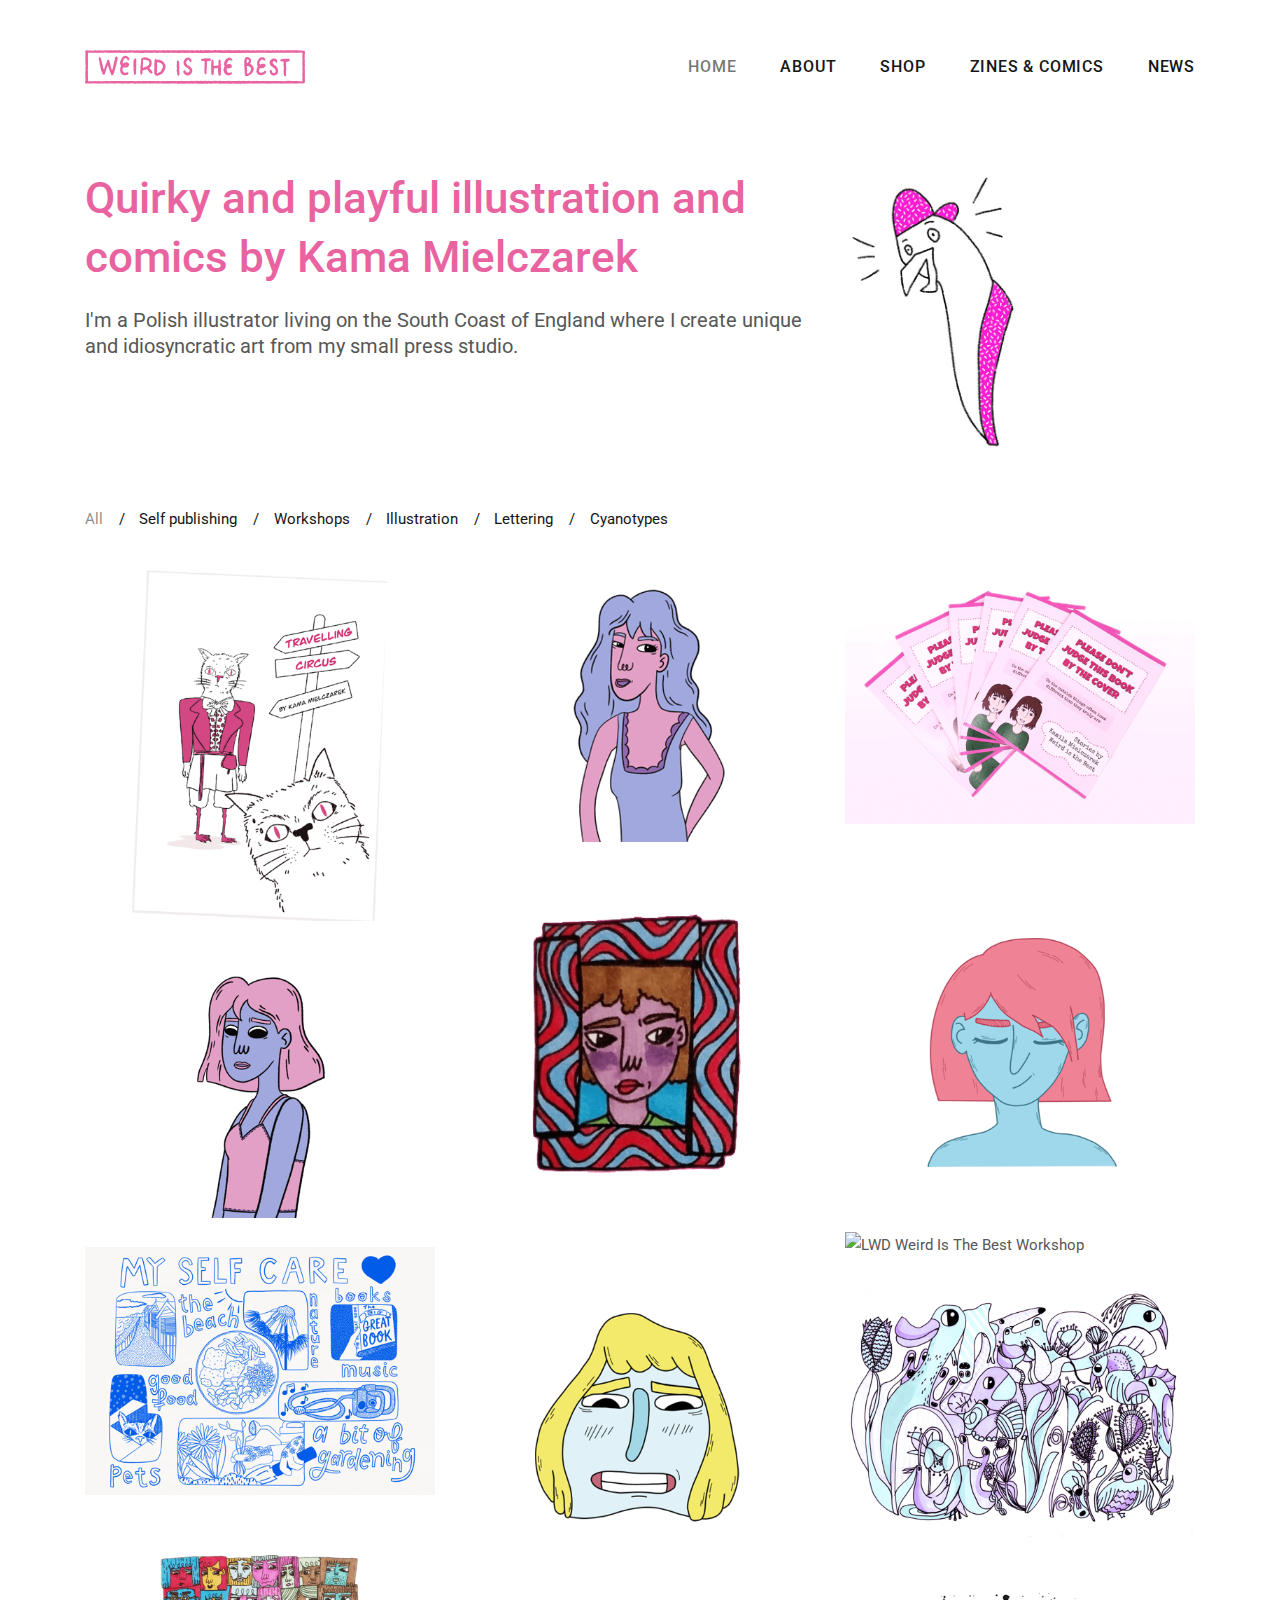
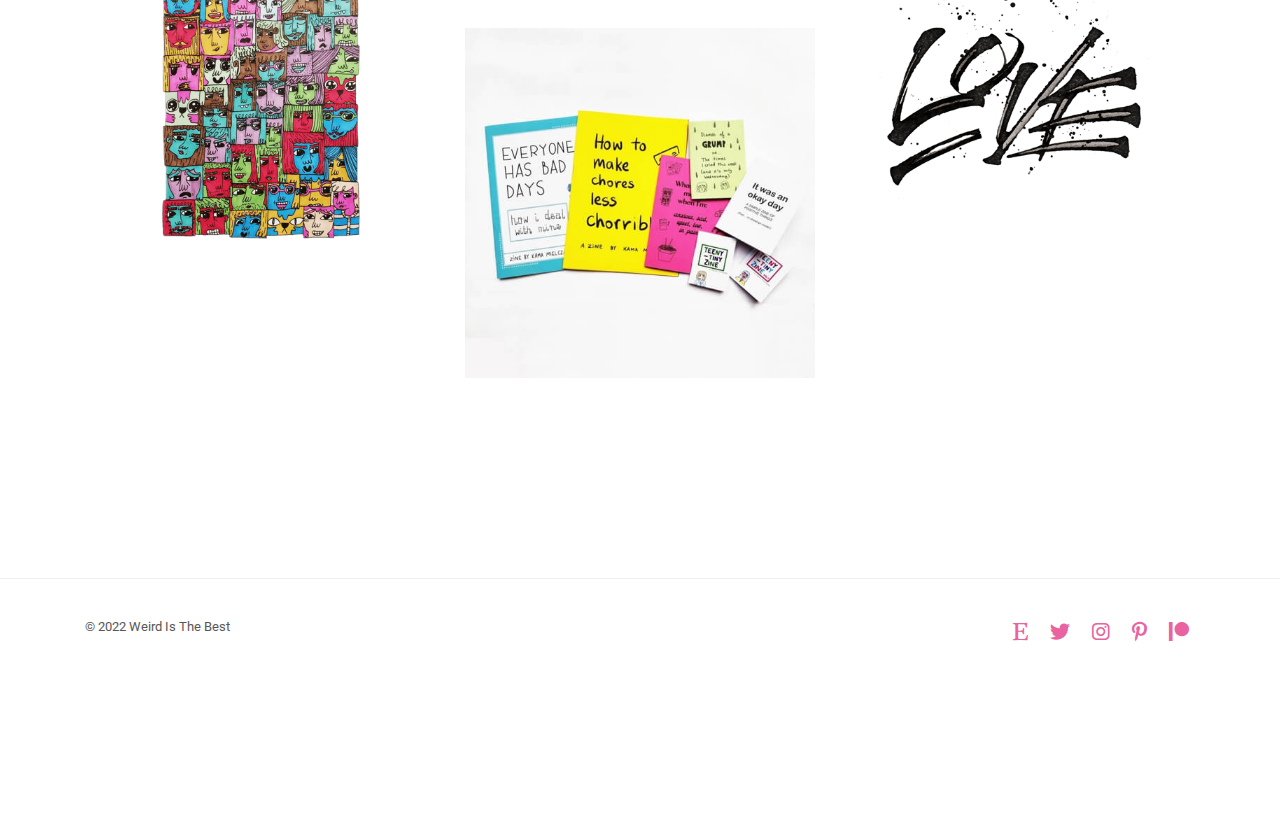
==== index.html @ b5f38e8a "Rewrite about me text on home and about" ====
<!DOCTYPE html>
<html lang="en">
  <head>
    <!-- Document Title -->
    <title>Weird is the Best | Quirky illustration and art from the South Coast of England</title>

    <!-- Metas -->
    <meta charset="UTF-8" />
    <meta name="viewport" content="width=device-width, initial-scale=1.0" />
    <meta name="author" content="Kama Mielczarek" />

    <!-- Favicon -->
    <link rel="apple-touch-icon" sizes="180x180" href="/apple-touch-icon.png" />
    <link rel="icon" type="image/png" sizes="32x32" href="/favicon-32x32.png" />
    <link rel="icon" type="image/png" sizes="16x16" href="/favicon-16x16.png" />
    <link rel="manifest" href="/site.webmanifest" />
    <link rel="mask-icon" href="/safari-pinned-tab.svg" color="#222222" />
    <meta name="msapplication-TileColor" content="#bbe795" />
    <meta name="theme-color" content="#bbe795" />

    <!-- Google tag (gtag.js) -->
    <script async src="https://www.googletagmanager.com/gtag/js?id=G-GMSWJYTFRG"></script>
    <script>
      window.dataLayer = window.dataLayer || [];
      function gtag() {
        dataLayer.push(arguments);
      }
      gtag("js", new Date());
      gtag("config", "G-GMSWJYTFRG");
    </script>

    <!-- Links -->
    <link
      href="https://fonts.googleapis.com/css?family=Roboto:400,500,700&subset=latin,latin-ext"
      rel="stylesheet"
      type="text/css"
    />
    <link
      rel="stylesheet"
      id="bootstrap-css"
      href="assets/lib/bootstrap/css/bootstrap.min.css"
      type="text/css"
      media="all"
    />
    <link
      rel="stylesheet"
      id="font-awesome-css"
      href="assets/css/icons/font-awesome.min.css"
      type="text/css"
      media="all"
    />
    <link rel="stylesheet" id="swiper-css" href="assets/lib/swiper/css/swiper.min.css" type="text/css" media="all" />
    <link
      rel="stylesheet"
      id="cubeportfolio-css"
      href="assets/lib/cubeportfolio/css/cubeportfolio.min.css"
      type="text/css"
      media="all"
    />

    <link rel="stylesheet" id="main-css" href="style.css" type="text/css" media="all" />
  </head>
  <body>
    <!-- Page Wrapper -->
    <div id="page" class="site">
      <header id="masthead" class="site-header standard sticky" role="banner">
        <div class="container">
          <div id="site-branding">
            <a class="logo-brand" href="/">
              <!-- <img class="logo" src="assets/images/logo/Weird Is The Best Logo.svg" alt="Weird Is The Best Logo" /> -->
              <div class="logo">
                <svg viewBox="0 0 890.29 136.77" class="icon" role="img" aria-labelledby="svg-logo">
                  <use xlink:href="#logo"></use>
                </svg>
              </div>
            </a>
          </div>
          <!-- .site-branding -->
          <span id="ham-trigger-wrap">
            <span class="ham-trigger">
              <span></span>
            </span>
          </span>
          <nav id="site-navigation" class="main-navigation" role="navigation" aria-label="Main navigation">
            <ul id="top-menu" class="menu">
              <li class="current-menu-parent">
                <a href="/">Home</a>
              </li>
              <li>
                <a href="about">About</a>
              </li>
              <li>
                <a href="https://www.etsy.com/uk/shop/WeirdIsTheBest">Shop</a>
              </li>
              <li>
                <a href="https://www.etsy.com/uk/shop/WeirdIsTheBest?section_id=31805505">Zines & Comics</a>
              </li>
              <li>
                <a href="/news">News</a>
              </li>
            </ul>
          </nav>
        </div>
        <!-- .wrap -->
      </header>
      <!-- #masthead -->

      <div class="site-content-contain">
        <div id="content" class="site-content">
          <div id="primary" class="content-area">
            <main id="main" class="site-main" role="main">
              <article class="page">
                <div class="entry-content">
                  <div class="container m-t-35">
                    <div class="row">
                      <div class="col-sm-12">
                        <div class="heading-block">
                          <div class="under-construction-wrap row">
                            <div class="col-sm-12 col-md-8">
                              <h1 class="block-size-1">Quirky and playful illustration and comics by Kama Mielczarek</h1>
                              <p>I'm a Polish illustrator living on the South Coast of England where I create unique and idiosyncratic art from my small press studio.</p>
                            </div>
                            <div class="under-construction-image-wrap col-sm-12 col-md-4">
                              <img
                                src="assets/images/bird.jpg"
                                class="under-construction-image"
                                alt="Illustration of a suprised looking seagul"
                              />
                            </div>
                          </div>
                        </div>
                      </div>
                    </div>
                  </div>

                  <div class="container m-t-25 m-b-100">
                    <div class="row">


                      <div class="container m-t-25 m-b-100">
                        <div class="row">
                          <div class="col-sm-12">
                            <div class="portfolio-wrap">
                              <!-- Portfolio Filter -->
                              <div id="filters-container" class="cbp-l-filters-text text-left m-b-15">
                                <div data-filter="*" class="cbp-filter-item cbp-filter-item-active">
                                  All
                                </div>
                                <div data-filter=".self" class="cbp-filter-item">
                                  Self publishing
                                </div>
                                <div data-filter=".workshops" class="cbp-filter-item">
                                  Workshops
                                </div>
                                <div data-filter=".illustration" class="cbp-filter-item">
                                  Illustration
                                </div>
                                <div data-filter=".lettering" class="cbp-filter-item">
                                  Lettering
                                </div>
                                <div data-filter=".cyanotypes" class="cbp-filter-item">
                                  Cyanotypes
                                </div>
                              </div><!--End #filters-container-->
    
                              <!-- <div id="filters-container-subcategory_1" class="cbp-l-subfilters" data-filter-parent=".illustration">
                                <div data-filter=".art" class="cbp-filter-item">
                                  Art
                                </div>
                                <div data-filter=".illustration/graphic" class="cbp-filter-item">
                                  Graphic
                                </div>
                                I.e. clay pins etc
                                <div data-filter=".tactile" class="cbp-filter-item">
                                  Tactile
                                </div>
                              </div> -->
    
                              <div
                                id="portfolio-container-grid"
                                class="cbp cbp-caption-ribbon cbp-ribbon-alignLeft"                                
                                data-loadmoreaction="auto"
                                data-loadnoofitems="2"
                                data-loadnoofitems="1"
                                data-layoutmode="masonry"
                                data-captionanimation="fadeIn"
                                data-animationtype="fadeOut"
                                data-gaphorizontal="30"
                                data-gapvertical="0"
                                data-displaytype="default"
                                data-large-desktop="3"
                                data-tablet-landscape="3"
                                data-tablet-portrait="2"
                                data-mobile="2"
                                data-defaultfilter="*">
    
                                <!-- <div class="cbp-item art illustration">
                                  <a class="cbp-caption cbp-lightbox" data-title="Video" href="https://player.vimeo.com/video/317770729">
                                    <div class="cbp-caption-defaultWrap">
                                      <img src="assets/images/portfolio/masonry/illustration/flyer-min-600x500.jpg" class="portfolio-thumbnail" alt="Flyer">
                                    </div>
                                    <div class="cbp-caption-activeWrap">
                                      <div class="cbp-l-caption-alignLeft">
                                        <div class="cbp-l-caption-body">
                                          <div class="cbp-l-caption-title">Lightbox Project</div>
                                          <div class="cbp-l-caption-desc">Video</div>
                                        </div>
                                      </div>
                                    </div>
                                  </a>
                                </div> -->



                                <div class="cbp-item art illustration self">
                                  <!-- <a class="cbp-caption" href="portfolio-single-multiple-media.html"> -->
                                    <div class="cbp-caption-defaultWrap">
                                      <img src="assets/images/portfolio/masonry/circus.png" class="portfolio-thumbnail" alt="Illustration prints">
                                    </div>
                                    <div class="cbp-caption-activeWrap">
                                      <div class="cbp-l-caption-alignLeft">
                                        <div class="cbp-l-caption-body">
                                          <div class="cbp-l-caption-title">Self published comic</div>
                                          <div class="cbp-l-caption-desc">Travelling Circus</div>
                                        </div>
                                      </div>
                                    </div>
                                  <!-- </a> -->
                                </div>

                                <div class="cbp-item art illustration">
                                  <!-- <a class="cbp-caption" href="portfolio-single-multiple-media.html"> -->
                                    <div class="cbp-caption-defaultWrap">
                                      <img src="assets/images/portfolio/masonry/illustration/character_design.png" class="portfolio-thumbnail" alt="Character design">
                                    </div>
                                    <div class="cbp-caption-activeWrap">
                                      <div class="cbp-l-caption-alignLeft">
                                        <div class="cbp-l-caption-body">
                                          <div class="cbp-l-caption-title">Illustration</div>
                                          <div class="cbp-l-caption-desc"></div>
                                        </div>
                                      </div>
                                    </div>
                                  <!-- </a> -->
                                </div>


                                <div class="cbp-item art illustration self">
                                  <!-- <a class="cbp-caption" href="portfolio-single-multiple-media.html"> -->
                                    <div class="cbp-caption-defaultWrap">
                                      <img src="assets/images/portfolio/masonry/comic book.png" class="portfolio-thumbnail" alt="">
                                    </div>
                                    <div class="cbp-caption-activeWrap">
                                      <div class="cbp-l-caption-alignLeft">
                                        <div class="cbp-l-caption-body">
                                          <div class="cbp-l-caption-title">Comic</div>
                                          <div class="cbp-l-caption-desc"></div>
                                        </div>
                                      </div>
                                    </div>
                                  <!-- </a> -->
                                </div>

                                <div class="cbp-item art illustration">
                                  <!-- <a class="cbp-caption" href="portfolio-single-multiple-media.html"> -->
                                    <div class="cbp-caption-defaultWrap">
                                      <img src="assets/images/portfolio/masonry/illustration/100_days_HALFWAY.png" class="portfolio-thumbnail" alt="Illustration">
                                    </div>
                                    <div class="cbp-caption-activeWrap">
                                      <div class="cbp-l-caption-alignLeft">
                                        <div class="cbp-l-caption-body">
                                          <div class="cbp-l-caption-title"></div>
                                          <div class="cbp-l-caption-desc"></div>
                                        </div>
                                      </div>
                                    </div>
                                  <!-- </a> -->
                                </div>

                                <div class="cbp-item art illustration">
                                  <!-- <a class="cbp-caption" href="portfolio-single-multiple-media.html"> -->
                                    <div class="cbp-caption-defaultWrap">
                                      <img src="assets/images/portfolio/masonry/illustration/illustration-frame-1.png" class="portfolio-thumbnail" alt="Catalogue">
                                    </div>
                                    <div class="cbp-caption-activeWrap">
                                      <div class="cbp-l-caption-alignLeft">
                                        <div class="cbp-l-caption-body">
                                          <div class="cbp-l-caption-title">Illustration</div>
                                          <div class="cbp-l-caption-desc">Description</div>
                                        </div>
                                      </div>
                                    </div>
                                  <!-- </a> -->
                                </div>

                                <!-- <div class="cbp-item art illustration">
                                  <a class="cbp-caption" href="portfolio-single-multiple-media.html">
                                    <div class="cbp-caption-defaultWrap">
                                      <img src="assets/images/portfolio/masonry/illustration/framed_sq-sm.gif" class="portfolio-thumbnail" alt="Illustration prints">
                                    </div>
                                    <div class="cbp-caption-activeWrap">
                                      <div class="cbp-l-caption-alignLeft">
                                        <div class="cbp-l-caption-body">
                                          <div class="cbp-l-caption-title">Illustration</div>
                                          <div class="cbp-l-caption-desc">Description</div>
                                        </div>
                                      </div>
                                    </div>
                                  </a>
                                </div> -->
                                
                                <div class="cbp-item art illustration">
                                  <!-- <a class="cbp-caption" href="portfolio-single-multiple-media.html"> -->
                                    <div class="cbp-caption-defaultWrap">
                                      <img src="assets/images/portfolio/masonry/illustration/character_design_2.png" class="portfolio-thumbnail" alt="Character design">
                                    </div>
                                    <div class="cbp-caption-activeWrap">
                                      <div class="cbp-l-caption-alignLeft">
                                        <div class="cbp-l-caption-body">
                                          <div class="cbp-l-caption-title">Illustration</div>
                                          <div class="cbp-l-caption-desc"></div>
                                        </div>
                                      </div>
                                    </div>
                                  <!-- </a> -->
                                </div>


                                
                                <div class="cbp-item art illustration">
                                  <!-- <a class="cbp-caption" href="portfolio-single-multiple-media.html"> -->
                                    <div class="cbp-caption-defaultWrap">
                                      <img src="assets/images/portfolio/masonry/illustration/lwd_workshop.png" class="portfolio-thumbnail" alt="LWD Weird Is The Best Workshop">
                                    </div>
                                    <div class="cbp-caption-activeWrap">
                                      <div class="cbp-l-caption-alignLeft">
                                        <div class="cbp-l-caption-body">
                                          <div class="cbp-l-caption-title">Art Block Drawing Workshop</div>
                                          <div class="cbp-l-caption-desc"></div>
                                        </div>
                                      </div>
                                    </div>
                                  <!-- </a> -->
                                </div>


                                <div class="cbp-item art illustration">
                                  <!-- <a class="cbp-caption" href="portfolio-single-multiple-media.html"> -->
                                    <div class="cbp-caption-defaultWrap">
                                      <img src="assets/images/portfolio/masonry/illustration/img20210723_16570924.png" class="portfolio-thumbnail" alt="">
                                    </div>
                                    <div class="cbp-caption-activeWrap">
                                      <div class="cbp-l-caption-alignLeft">
                                        <div class="cbp-l-caption-body">
                                          <div class="cbp-l-caption-title">Chill illustrations</div>
                                          <div class="cbp-l-caption-desc"></div>
                                        </div>
                                      </div>
                                    </div>
                                  <!-- </a> -->
                                </div>

                                <div class="cbp-item art illustration">
                                  <!-- <a class="cbp-caption" href="portfolio-single-multiple-media.html"> -->
                                    <div class="cbp-caption-defaultWrap">
                                      <img src="assets/images/portfolio/masonry/illustration/100_days_HALFWAY (2).png" class="portfolio-thumbnail" alt="Illustration">
                                    </div>
                                    <div class="cbp-caption-activeWrap">
                                      <div class="cbp-l-caption-alignLeft">
                                        <div class="cbp-l-caption-body">
                                          <div class="cbp-l-caption-title"></div>
                                          <div class="cbp-l-caption-desc"></div>
                                        </div>
                                      </div>
                                    </div>
                                  <!-- </a> -->
                                </div>

                                <div class="cbp-item art illustration">
                                  <!-- <a class="cbp-caption" href="portfolio-single-multiple-media.html"> -->
                                    <div class="cbp-caption-defaultWrap">
                                      <img src="assets/images/portfolio/masonry/illustration/weird_1.png" class="portfolio-thumbnail" alt="">
                                    </div>
                                    <div class="cbp-caption-activeWrap">
                                      <div class="cbp-l-caption-alignLeft">
                                        <div class="cbp-l-caption-body">
                                          <div class="cbp-l-caption-title">Chill illustrations</div>
                                          <div class="cbp-l-caption-desc"></div>
                                        </div>
                                      </div>
                                    </div>
                                  <!-- </a> -->
                                </div>

    
                                <div class="cbp-item art illustration">
                                  <!-- <a class="cbp-caption" href="portfolio-single-multiple-media.html"> -->
                                    <div class="cbp-caption-defaultWrap">
                                      <img src="assets/images/portfolio/masonry/illustration/full-page-1.png" class="portfolio-thumbnail" alt="Catalogue">
                                    </div>
                                    <div class="cbp-caption-activeWrap">
                                      <div class="cbp-l-caption-alignLeft">
                                        <div class="cbp-l-caption-body">
                                          <div class="cbp-l-caption-title">Illustration</div>
                                          <div class="cbp-l-caption-desc">Description</div>
                                        </div>
                                      </div>
                                    </div>
                                  <!-- </a> -->
                                </div>

                                <!-- <div class="cbp-item workshops">
                                  <a class="cbp-caption" href="portfolio-single-multiple-media.html">
                                    <div class="cbp-caption-defaultWrap">
                                      <img src="assets/images/portfolio/masonry/lwd_workshop-2.png" class="portfolio-thumbnail" alt="Illustration prints">
                                    </div>
                                    <div class="cbp-caption-activeWrap">
                                      <div class="cbp-l-caption-alignLeft">
                                        <div class="cbp-l-caption-body">
                                          <div class="cbp-l-caption-title">Workshop</div>
                                          <div class="cbp-l-caption-desc">LWD Weird Is The Best workshop</div>
                                        </div>
                                      </div>
                                    </div>
                                  </a>
                                </div> -->

                                <!-- <div class="cbp-item workshops">
                                  <a class="cbp-caption" href="portfolio-single-multiple-media.html">
                                    <div class="cbp-caption-defaultWrap">
                                      <img src="assets/images/portfolio/masonry/lwd_workshop-2.png" class="portfolio-thumbnail" alt="Illustration prints">
                                    </div>
                                    <div class="cbp-caption-activeWrap">
                                      <div class="cbp-l-caption-alignLeft">
                                        <div class="cbp-l-caption-body">
                                          <div class="cbp-l-caption-title">Workshop</div>
                                          <div class="cbp-l-caption-desc">Cyanotype / printmaking workshop</div>
                                        </div>
                                      </div>
                                    </div>
                                  </a>
                                </div> -->
    
                                <div class="cbp-item lettering">
                                  <!-- <a class="cbp-caption" href="portfolio-single-small-gallery-alt.html"> -->
                                    <div class="cbp-caption-defaultWrap">
                                      <img src="assets/images/portfolio/masonry/lettering/love-02.png" class="portfolio-thumbnail" alt="">
                                    </div>
                                    <div class="cbp-caption-activeWrap">
                                      <div class="cbp-l-caption-alignLeft">
                                        <div class="cbp-l-caption-body">
                                          <div class="cbp-l-caption-title"></div>
                                          <div class="cbp-l-caption-desc"></div>
                                        </div>
                                      </div>
                                    </div>
                                  <!-- </a> -->
                                </div>

                                <div class="cbp-item art illustration self">
                                  <!-- <a class="cbp-caption" href="portfolio-single-multiple-media.html"> -->
                                    <div class="cbp-caption-defaultWrap">
                                      <img src="assets/images/portfolio/masonry/zines.jpg" class="portfolio-thumbnail" alt="A variety of colourful zines on a white background">
                                    </div>
                                    <div class="cbp-caption-activeWrap">
                                      <div class="cbp-l-caption-alignLeft">
                                        <div class="cbp-l-caption-body">
                                          <div class="cbp-l-caption-title">Self published zines</div>
                                          <div class="cbp-l-caption-desc"></div>
                                        </div>
                                      </div>
                                    </div>
                                  <!-- </a> -->
                                </div>

    
                              </div><!--End #grid-container-->

                              
                              <div id="more-projects" class="text-center load-more btn-container">
                                <a href="ajax-projects/loadMore.html" class="cbp-l-loadMore-link" rel="nofollow">
                                  <span class="cbp-l-loadMore-defaultText">LOAD MORE</span>
                                  <span class="cbp-l-loadMore-loadingText">LOADING...</span>
                                  <span class="cbp-l-loadMore-noMoreLoading">NO MORE WORKS</span>
                                </a>
                              </div>

                            </div>
                          </div>
                        </div>
                      </div>  <!--End container-->



                    </div>
                  </div>
                  <!--End container-->
                </div>
              </article>
            </main>
            <!-- #main -->
          </div>
          <!-- #primary -->
          <a id="gotoTop" href="#" class="scroll-top-link" data-easing="easeOutQuad" data-speed="700">
            <i class="fa fa-angle-up"></i>
          </a>
        </div>
        <!-- #content -->

        <footer id="footer" class="site-footer standard" role="contentinfo">
          <div class="container">
            <div class="site-info">
              <p class="copyright">© 2022 Weird Is The Best</p>
            </div>
            <nav class="footer-socials" role="navigation" aria-label="Footer Social Links Menu">
              <ul id="social-media-footer" class="social-links-menu">
                <li>
                  <a href="https://www.etsy.com/uk/shop/WeirdIsTheBest"><i class="fab fa-etsy"></i></a>
                </li>
                <li>
                  <a href="https://twitter.com/WeirdIsTheBest"><i class="fab fa-twitter"></i></a>
                </li>
                <li>
                  <a href="https://instagram.com/weirdisthebest"><i class="fab fa-instagram"></i></a>
                </li>
                <!-- <li>
                  <a href="https://facebook.com/weirdisthebest/"><i class="fab fa-facebook-f"></i></a>
                </li> -->
                <li>
                  <a href="https://www.pinterest.co.uk/weirdisthebest/"><i class="fab fa-pinterest-p"></i></a>
                </li>
                <li>
                  <a href="https://www.patreon.com/weirdisthebest"><i class="fab fa-patreon"></i></a>
                </li>
            </nav>
          </div>
        </footer>
      </div>
      <!-- .site-content-contain -->
    </div>
    <!-- Page Wrapper Ends -->

    <svg>
      <defs>
        <g id="logo">
          <title id="svg-logo">Weird Is The Best Logo</title>
          <path
            d="M396.57 135.3c-.85 1.27-1.87 1.35-3.31 1a19.18 19.18 0 0 0-10.8.12 5.25 5.25 0 0 1-4 0 1.76 1.76 0 0 0-1.15-.25c-3.1 1-6.05-.54-9.08-.51-2.47 0-4.93.21-7.4.27-3 .07-6 .09-9 .11a2.94 2.94 0 0 1-1.16-.27 7.06 7.06 0 0 0-3.76-.2c-2.09.22-4.18 1-6.33.28a.64.64 0 0 0-.47 0c-1.85 1.1-3.46.36-5.19-.45a3.09 3.09 0 0 0-2.66.17 3.65 3.65 0 0 1-2.86.67c-2.31-.2-4.62-.41-6.93-.42a9.73 9.73 0 0 0-3.44.7 2.29 2.29 0 0 1-2.24 0 3.91 3.91 0 0 0-3.2-.59 2.59 2.59 0 0 1-1.58-.23 6.33 6.33 0 0 0-5.3-.3c-2.52 1-5.2.26-7.8.45-1.35.1-2.7.16-4.05.17-1.19 0-2.38-.08-3.57-.13-.16 0-.32-.11-.47-.09-3 .48-5.85-.32-8.72-1a1.65 1.65 0 0 0-1.15.09c-.95.67-2 .32-3 .44-2.13.26-4.22 1-6.34 0-3.2 1.33-6.61-.07-9.87.76a4.51 4.51 0 0 1-2.35-.18 13.81 13.81 0 0 0-8.87-.18 4.34 4.34 0 0 1-2.8-.15 5.23 5.23 0 0 0-3.48-.21 4.48 4.48 0 0 1-1.67.1 12.92 12.92 0 0 0-5.85.56 5.77 5.77 0 0 1-4.61 0 3.92 3.92 0 0 0-2.36-.11 9.78 9.78 0 0 1-5.84-.86c-1.36 1.59-3 1.53-4.93 1a23.4 23.4 0 0 0-4.46-.28c-2-.13-4-.29-5.94-.45a6.86 6.86 0 0 0-1.65-.19 45.41 45.41 0 0 1-4.66 1 31.32 31.32 0 0 1-4.71-.36 5.79 5.79 0 0 1-1.63-.15 12.72 12.72 0 0 0-6.58-.69c-2.83.39-5.69.64-8.54.93a17.37 17.37 0 0 1-1.91 0l-15.25-.23c-1.4 0-2.84.39-4.15-.63-.29-.23-1.07 0-1.54.17a11.64 11.64 0 0 1-8.51.35 4.15 4.15 0 0 0-2.75-.21c-2.21 1-4.41.37-6.61.42-3.17.07-6.26-.73-9.41-.88a1.8 1.8 0 0 0-1.3.37c-.95 1.11-1.88.7-3 .3a6 6 0 0 0-3.26-.35c-2.09.56-4.11.26-6.17.18a6.5 6.5 0 0 0-2.8.24 6 6 0 0 1-4 .21 15.34 15.34 0 0 0-2.36-.23 7.84 7.84 0 0 1-1.19 0c-2.08-.49-4.15-1.13-6 .62-1.41-.16-2.81-.4-4.22-.47-3.1-.13-6.2-.17-9.3-.26a3.3 3.3 0 0 1-1.18 0c-2.4-1.12-4.84-.57-7.3-.32-2.21.22-4.46 0-6.61.73a1.5 1.5 0 0 1-.93-.06c-3.85-1.28-7.75-.3-11.63-.41-3.24-.1-6.43.41-9.64.55-3.66.15-7.21-.72-10.83-.54a10.12 10.12 0 0 1-1.39-.29 8.59 8.59 0 0 0-2.76-.09 16.78 16.78 0 0 1-7.12.27 7.89 7.89 0 0 0-1.88 0c-1.09.08-2.18.27-3.27.29-5.49.12-11 .11-16.46.31-4 .16-7.28-3.87-5.83-7.48 0-.07 0-.18.08-.22 1.94-1.41 1.81-3.35 1.49-5.4a5.23 5.23 0 0 1 .36-1.85c.09-.38.44-.8.35-1.11-.87-3 .25-6.23-.92-9.24a5.51 5.51 0 0 1-.1-4.62 5.39 5.39 0 0 0 .06-2.6 10 10 0 0 1 1-5.81c-1.8-1.12-1.47-2.74-1.2-4.45s.24-3.3.37-4.95c.16-2.07.35-4.13.5-6.19a6.46 6.46 0 0 0 0-1.91 20.91 20.91 0 0 1-.44-7.76 14.17 14.17 0 0 1 .28-2.81c1-2.66.63-5.31.44-8-.29-4-1.07-8-.64-12.15a62.63 62.63 0 0 0-.14-7.11c0-2.31-.32-4.68.14-6.9a13.24 13.24 0 0 0-.1-5.43c-.43-2.31-1-4.87.45-7.23a2.6 2.6 0 0 0 0-2.05c-.93-2.1-.6-4.27-.46-6.39a14.67 14.67 0 0 0-.75-6.3C.11 5 1.88 2.45 5 2.09c1.41-.16 2.81-.55 4.22-.66a16.13 16.13 0 0 1 3.09.22c2.37.26 4.74.55 7.11.82a1.42 1.42 0 0 0 .71-.08c2.5-1 5-.44 7.51-.08a19.31 19.31 0 0 0 9-.49c2.56-.85 5.36-.24 8 .07a15.83 15.83 0 0 0 5.18-.09 43.53 43.53 0 0 1 8.08-.61c1 0 2 .9 2.93.83 3-.23 6 0 9 0 1.59 0 3.17.05 4.75 0 .79 0 1.58-.12 2.38-.16s1.41-.06 2.11-.11a6.12 6.12 0 0 0 2-.26 6.42 6.42 0 0 1 3.73-.21 15.15 15.15 0 0 0 4.69.19 10.27 10.27 0 0 1 5.61.28c.15.06.3.18.44.17 2.84-.14 5.69-.17 8.51-.51a10.35 10.35 0 0 1 4.22.06 15.92 15.92 0 0 0 4 .21c.87 0 1.73 0 2.6-.07 1.18 0 2.37-.07 3.56-.13.39 0 .79-.19 1.17-.17 2.79.11 5.57.31 8.35.35 2.22 0 4.44-.17 6.67-.2 2.38 0 4.77.05 7.16 0 1.51 0 3-.29 4.52-.27a57.53 57.53 0 0 1 6.15.39c1.11.14 2.19 0 3.25.05 2.92.11 5.79-1.23 8.73-.18.48.17 1.1-.08 1.65-.06a8.65 8.65 0 0 1 2.29.25 5.06 5.06 0 0 0 4-.07A11.48 11.48 0 0 1 177 1c2.93-.06 5.82 1 8.79.1.88-.26 2 .36 3 .52a5.8 5.8 0 0 0 2.32.16 18.64 18.64 0 0 1 9.06 0 28.51 28.51 0 0 0 6.2.3c1.75 0 3.48-.37 5.21-.58a2.64 2.64 0 0 1 .95-.09c2.74.84 5.53.17 8.3.31.46 0 1.07.13 1.37-.11 1.68-1.31 3.33-.7 5 0a2.68 2.68 0 0 0 3.12-.3 2 2 0 0 1 2.37-.31 7.27 7.27 0 0 0 4.45.36 28.19 28.19 0 0 1 4 0 55.81 55.81 0 0 0 5.65-.27 5.93 5.93 0 0 1 3.94.33c1.55.88 3.14.33 4.68 0a3.71 3.71 0 0 1 3 .05 1.83 1.83 0 0 0 .93.18c2.68-.1 5.35-.27 8-.32 1.08 0 2.17.32 3.25.29a31.74 31.74 0 0 0 5.86-.46 8.5 8.5 0 0 1 4.22-.07c.38.11.9.33 1.16.18 1.67-1 3.46.05 5.15-.37a1.37 1.37 0 0 1 .94 0c2.83 1.73 5.87.48 8.81.65a1.7 1.7 0 0 0 1.14-.25c1.24-1.18 2.4-.81 3.68-.06a6.26 6.26 0 0 0 4.6.48 41.1 41.1 0 0 1 11.88-.49c2.68.27 5.47-.21 8.07.33 2.42.5 4.61-.59 7-.2 1.9.31 3.92-.27 5.89-.28 1.82 0 3.64.21 5.46.34a7.78 7.78 0 0 0 2.14.1 36.85 36.85 0 0 1 7.34-.44c1.33 0 2.68-.49 3.82.67a1.15 1.15 0 0 0 1.12.08c1.54-1.19 3.4-.68 5.09-1 1.1-.22 2.33.25 3.51.4a20.2 20.2 0 0 0 3.26.36c2.92-.12 5.84-.54 8.75-.49a31.14 31.14 0 0 0 5.46-.2c.51-.09 1.07.23 1.62.29s1.44.36 1.82.07c1.27-1 2.51-.49 3.85-.4 2.27.16 4.57.76 6.86-.13a3 3 0 0 1 1.62.22c1.78.5 3.44.85 5.33 0s4.07.24 6.12.3c1.42.05 2.84 0 4.25 0 3 0 6-.33 9 .35a7 7 0 0 0 5.07-.83A2.76 2.76 0 0 1 433 .41a7.29 7.29 0 0 0 1.88.12c.54 0 1.25-.18 1.61.09 1.79 1.3 3.87.78 5.8 1.12a1.45 1.45 0 0 0 .93-.07C445.69 0 448.39 1 451 1.13a9.23 9.23 0 0 0 4.24-.27 5.5 5.5 0 0 1 3.76.05c2 .59 4.3.18 6.4.87.28.09.76-.21 1.07-.45 1.79-1.34 3.65-1 5.67-.53 2.83.73 5.69 1.19 8.66.25a14.65 14.65 0 0 1 4.7-.45c1.33 0 2.55.36 3.9-.4.72-.4 2.05 0 3 .34a7.19 7.19 0 0 0 6 .06c1.52-.7 3-1 4.42.37a1.56 1.56 0 0 0 1.09.41 30.73 30.73 0 0 1 5.59.21c1.6.18 3.18-.32 4.91 0S518.1 1 520 .69c1.07-.17 2.33-.61 3.21-.23 1.73.74 3.27.27 4.9 0 .55-.09 1.21-.42 1.62-.22a8.83 8.83 0 0 0 6.07.45c.36-.08.77.18 1.17.22 1.09.1 2.33.53 3.25.17 3.27-1.3 6.42-.09 9.61.16.39 0 .81.29 1.17.21 3.24-.73 6.49-.21 9.74-.17.55 0 1.1.07 1.65.11s1.24.34 1.64.11c2.47-1.4 5.2 0 7.71-.75a1.94 1.94 0 0 1 1.18.12c2.48.89 4.83.35 7.18-.52a1.88 1.88 0 0 1 1.37-.07c1.37.83 2.78.52 4.2.36.39 0 .9-.16 1.17 0 1.47 1 3 .68 4.59.41a8.69 8.69 0 0 1 3.46.22 21.38 21.38 0 0 0 6.09.1c1.49-.12 2.93-.71 4.47-.16a3.46 3.46 0 0 0 1.64-.12c1.66-.33 3.27-.63 4.92.19.49.24 1.23-.06 1.86-.08a9 9 0 0 1 2.84 0 6.12 6.12 0 0 0 4.64-.52 3.69 3.69 0 0 1 3-.19c.76.24 1.55.38 2.31.64a9.32 9.32 0 0 0 7-.11c2-.83 4.19.3 6.08-.07a9.9 9.9 0 0 1 5.76.11 7.94 7.94 0 0 0 5.08.19 21.54 21.54 0 0 1 5.46-.2c1.9 0 3.8.16 5.69.12s3.82-.26 5.74-.38c.31 0 .72-.1.93.06 2.73 2.1 5.44.59 8.18.07a5.41 5.41 0 0 1 3.24 0 5.45 5.45 0 0 0 4.84 0 3.91 3.91 0 0 1 3.21 0 9 9 0 0 0 5.86.35 17.42 17.42 0 0 1 7.05-.06 33.38 33.38 0 0 0 9.93.06 19 19 0 0 1 4.39 0 47.74 47.74 0 0 0 6.66 0 8.73 8.73 0 0 1 4 .44 4.88 4.88 0 0 0 3-.3c1-.31 1.94-.68 3-.07a1.55 1.55 0 0 0 1.15.21c3.28-1.22 6.66.35 10-.49 3.08-.78 6.2-.09 9.19.8a5.14 5.14 0 0 0 3.5 0c3.87-1.54 6.41-1.19 11.32.34a5.55 5.55 0 0 1 6.56-.85c.87.43 2.16 0 3.26 0 1.5 0 3-.11 4.49-.08a21.06 21.06 0 0 1 4.78.27c2.82.71 5.47-.08 8.22-.36 3.46-.34 7-.54 10.42.78a3.14 3.14 0 0 0 1.39.3c2.51-.26 5-.6 7.52-.89.54-.06 1.1 0 1.64 0 1.83-.07 3.66-.09 5.47-.27 2.1-.16 4.33-.63 6.68-.1s5.17.43 7.77.59c.16 0 .37.06.47 0 2.06-1.53 4.31-.43 6.46-.45s4.45.32 6.68.29c2.61 0 5.22-.35 7.83-.46a17.41 17.41 0 0 1 2.57.28c.77.07 1.68.4 2.3.11 1.58-.72 3-.3 4.39.26a5.67 5.67 0 0 0 1.59.46c2.29.18 4.58.27 6.88.43 1.42.09 2.83.3 4.26.36 2.14.1 4.28.12 6.42.16 1.38 0 2.88 0 3.72 1.24a8 8 0 0 1 1.53 5.42c-.16 1.4-.05 2.83-.14 4.24C890 15 889.8 16 889.7 17c-.31 3.3-1.2 6.56-.15 9.92a7.39 7.39 0 0 1-.12 3.55 20.11 20.11 0 0 0 .08 10.36c.85 2.77.39 5.69 0 8.53a12.22 12.22 0 0 0 .13 4.74 28.52 28.52 0 0 1 .35 4.74c0 .71.16 1.42.16 2.13a5 5 0 0 1-.21 2.32c-.89 1.61-.6 3.24-.47 4.9.06.93 0 1.86 0 2.8a14.11 14.11 0 0 0-.16 2.14 28 28 0 0 1 .08 6.66 12.63 12.63 0 0 0 .45 5.54 5.56 5.56 0 0 1 .4 3.19 13 13 0 0 0 0 7.08 1.92 1.92 0 0 1 0 1 25.38 25.38 0 0 0-.59 8 21.87 21.87 0 0 0 .29 4 6.13 6.13 0 0 1-.1 4.42 4.39 4.39 0 0 0-.42 2.08c.16 2.85.43 5.69.64 8.53a9.69 9.69 0 0 1-.1 1.42c-.15 2-.33 4-.45 6-.14 2.31-.83 3.19-3.1 3.55a42 42 0 0 1-12.81.25 6.34 6.34 0 0 0-2.38 0 27.58 27.58 0 0 1-7.85.41c-.08 0-.18-.06-.24 0-2.39 1.16-5 .2-7.43.67a3.63 3.63 0 0 1-1.87.07c-1.65-.63-3.31-.28-5-.33-2.46-.06-5 .4-7.3.19a51.56 51.56 0 0 0-6.59-.6c-1.34 0-2.68.31-4 .45a4.18 4.18 0 0 1-1.41 0 12.64 12.64 0 0 0-8 .22 3.12 3.12 0 0 1-1.62-.08 20.06 20.06 0 0 0-6.65 0 14.1 14.1 0 0 1-3.53-.22c-1.33-.14-2.66-.64-3.88.42a1.7 1.7 0 0 1-1.14.14c-3.31-.29-6.62-.61-9.93-.9a1.37 1.37 0 0 0-.7.08c-2.37 1.26-4.77.73-7.17.13-.08 0-.18-.1-.22-.07-2.92 1.8-5.7-1.07-8.87-.1-3 .92-6.47.28-9.74.35a25 25 0 0 0-2.87.17 9.42 9.42 0 0 1-5.4-.42 3.32 3.32 0 0 0-3.62.44 2.17 2.17 0 0 1-2.23.37c-3.27-1.1-6.52-.77-9.89-.16a18.4 18.4 0 0 1-7.68-.19 10.53 10.53 0 0 0-5.08 0c-1 .22-2 .48-3-.2a2.26 2.26 0 0 0-1.38-.12 10 10 0 0 1-4.68-.37 7.17 7.17 0 0 0-4 .06 28.25 28.25 0 0 1-12.07.23 12.53 12.53 0 0 0-5.89.4 9.45 9.45 0 0 1-3.93 0c-3-.33-6.16-.85-9.22.13a4.92 4.92 0 0 1-1.85.3c-2.19-.18-4.37-.49-6.56-.67a8.25 8.25 0 0 0-2.37.21c-2.1.46-4.16.89-6.31.05a7.68 7.68 0 0 0-2.35 0 49.88 49.88 0 0 1-5.2-.24 10 10 0 0 0-4.87.07 11.52 11.52 0 0 1-4.69.18 16.22 16.22 0 0 0-6.34.34 8.17 8.17 0 0 1-6.87-.8c-.45-.3-1.39-.52-1.7-.27-1.66 1.3-3.62 1.21-5.48 1.33-2.6.17-5.22.05-7.83 0a2.41 2.41 0 0 1-1.58-.36c-1.2-1.25-2.37-.64-3.47 0a3.57 3.57 0 0 1-2.45.25c-2.37-.28-4.77-.18-7.16-.27-2.67-.1-5.37.51-8-.36a1.53 1.53 0 0 0-.94.07c-1.6.59-3.19 1-4.86.17-.29-.13-.77.09-1.14.19a5.55 5.55 0 0 1-1.36.41c-3.17-.05-6.34-.16-9.51-.24h-2.83c-.4 0-.9.19-1.17 0-2-1.39-4-.35-5.93.19a2.83 2.83 0 0 1-2-.1c-2.12-1.48-4.32-.66-6.39-.2-1.1.25-1.91.49-2.85-.24a2.62 2.62 0 0 0-3-.27c-3.07 1.7-6.18 1-9.27.19a2.52 2.52 0 0 0-2.44.34c-1.32 1-2.83.28-4.13-.07a11.57 11.57 0 0 0-3.73-.42 19.85 19.85 0 0 1-3.07-.24c-.15 0-.32-.12-.46-.09-3.72.65-7.47.27-11.17 0a50.34 50.34 0 0 0-7.47.14c-2.8.26-5.64.52-8.42.89a20.44 20.44 0 0 1-6.78-.55c-1.91-.38-3.73-1-5.44.52-.27.23-.85.44-1.1.3-1.84-1-3.76-.14-5.63-.25a5 5 0 0 1-3.15-.86 1.93 1.93 0 0 0-2.42-.15c-2.28 1.34-4.84 1.2-7.37 1.09-.47 0-1-.29-1.39-.2-3.81.72-7.6-.11-11.4-.13-1.74 0-3.52.4-5.23.18-3-.39-6.1 0-9.08-1.05-1-.36-2.33.17-3.52.24-3.73.22-7.51.89-11.17.47-2.82-.32-5.47.53-8.18.18-1.47-.19-2.87-.78-4.4-.34a10.32 10.32 0 0 1-1.85.27c-.46 0-1.05.21-1.36 0-1.52-1-2.83-.63-4.45-.07-1.31.46-3-.1-4.46-.19-.94 0-2-.36-2.8 0-2.2 1-4.4.63-6.61.37-1.78-.33-3.63-.69-5.56-1.03ZM12.26 11.4c-.1.94-.22 1.56-.22 2.19v9c0 1-.23 2-.33 3a11.33 11.33 0 0 0-.07 1.84c.07.93.32 1.86.33 2.8 0 2.52.81 5 0 7.56 0 .14.06.32 0 .47-.09.92-.19 1.84-.29 2.76s-.58 2-.26 2.78a8.77 8.77 0 0 1 .74 6.23c-.11.36.08.79.08 1.19 0 1.11-.07 2.22-.13 3.33a6.74 6.74 0 0 0-.1 2.13 7.3 7.3 0 0 1-.22 4.46 7.32 7.32 0 0 0 .1 3.26 24.9 24.9 0 0 1 .11 7.34 38 38 0 0 0-.3 11.36 35.91 35.91 0 0 1 .11 4c0 2.37-.07 4.74-.1 7.11a.75.75 0 0 0 .16.45c1.35 1.64.76 3.28 0 4.92a2.72 2.72 0 0 0 .32 3.13 2 2 0 0 1 .28 2.42 6.57 6.57 0 0 0-.35 4.89 5.91 5.91 0 0 1 .22 2.82 17 17 0 0 0-.05 5.83c.19 1.68.55 3.28-.34 4.87a2 2 0 0 0-.29 1.37c.11.45.55 1.13.9 1.16a30.83 30.83 0 0 0 7.1.27 20.83 20.83 0 0 1 5.9 0c2.66.34 5.54.79 8.05.15a27.66 27.66 0 0 1 10.6-.28 6.93 6.93 0 0 0 2.61.2 23.24 23.24 0 0 1 7.56-.82c1.41 0 2.83-.46 4.14.5a1.94 1.94 0 0 0 1.16.22 37.67 37.67 0 0 1 8.29 0 7.94 7.94 0 0 0 1-.08c1.5 0 3 .06 4.5 0 2 0 3.93-.1 5.9-.16a.41.41 0 0 0 .22-.09c1.55-1 3.14-.64 4.83-.33a20.73 20.73 0 0 0 4.52 0 9.83 9.83 0 0 1 1.88-.28A35.83 35.83 0 0 0 99 126a16.44 16.44 0 0 0 3.53-.2c1.75-.5 3.38-.81 5.09.09a2.47 2.47 0 0 0 1.62.31c2.36-.59 4.76-.26 7.14-.32 1.18 0 2.36-.13 3.54-.14h9.53c2.46 0 4.92-.17 7.38-.17s4.8.32 7.17.14a17.3 17.3 0 0 1 4.49 0c1.54.28 3.26.87 4.66.47 2.29-.67 4.6-.1 6.84-.67a8.9 8.9 0 0 1 3 .1 51.07 51.07 0 0 1 6.51.74c.61.13 1.35-.39 2-.54a13.27 13.27 0 0 1 3.25-.6c2.54.1 5.07.41 7.61.62a1.85 1.85 0 0 0 .94-.09c1.52-.71 2.94-.22 4.43.18a4.17 4.17 0 0 0 2.52 0c2.5-1.06 5.14-.61 7.53-.25a57.29 57.29 0 0 0 8.26.61c1.18 0 2.36-.23 3.55-.29s2.52-.09 3.77-.07c2.45 0 4.9.09 7.34.13a.71.71 0 0 0 .44-.17c1.55-1.39 3.16-.72 4.7-.07a2.72 2.72 0 0 0 3.13-.19 2.28 2.28 0 0 1 2.65-.32 5.81 5.81 0 0 0 2.55.57c2.27-.22 4.45-.69 6.83-.27 1.94.34 4.06-.36 6.1-.46a5.9 5.9 0 0 1 2.28.48 5.65 5.65 0 0 0 3.74.26c1.6-.47 3.22-.84 4.88 0 .38.18.94 0 1.41 0l4.47-.09c2.26-.07 4.46-.46 6.8.29 1.41.46 3.24-.43 4.89-.62 1.24-.14 2.5-.14 3.75-.16a12 12 0 0 0 1.42.15c2.57-.4 5.12-.69 7.56.57.19.1.48 0 .72 0 2.29-.05 4.58-.08 6.87-.17a1.73 1.73 0 0 0 1.11-.35c1.1-1 2.14-.72 3.26-.06a6.44 6.44 0 0 0 5.05.55 22.48 22.48 0 0 1 7.32-.7c4.89.52 9.82.18 14.68.93.35.05.75-.21 1.13-.32a5.25 5.25 0 0 1 1.36-.39c2.52-.09 5.08.09 7.57-.22 4-.49 7.92 1.43 11.86-.09.26-.1.63.09.95.1a19.51 19.51 0 0 0 3.33 0 3.44 3.44 0 0 1 2.91.55 2.19 2.19 0 0 0 1.75.08c2.35-.83 4.79-1.38 7.16-.58 3.63 1.22 7.28.26 10.89.32 3.28 0 6.56-.73 9.87 0a2.21 2.21 0 0 0 1.59-.3c.9-.66 1.76-.41 2.73-.31a28.33 28.33 0 0 0 6.42.28 7.91 7.91 0 0 1 3.46.08 5.93 5.93 0 0 0 4.42-.07 7 7 0 0 1 3.5-.17c2.52.31 4.95.8 7.57.4a24.59 24.59 0 0 1 7.61.13 10 10 0 0 0 6.25-.71 5.19 5.19 0 0 1 2-.3c.55 0 1.14.28 1.64.15a5.76 5.76 0 0 1 3 .44 42.42 42.42 0 0 0 5.67.69c2-1.63 4.33-.93 6.43-.78a32.86 32.86 0 0 0 6.87-.26c2.15-.29 4.42.37 6.61.69 1.38.2 2.51.55 3.85-.2a5.81 5.81 0 0 1 3.13-.78c2 .17 4 .8 6 1a9.93 9.93 0 0 0 3.77-.16 16.26 16.26 0 0 1 7.1-.48 2.27 2.27 0 0 0 1.57-.2 3.11 3.11 0 0 1 3.42-.2 9.25 9.25 0 0 0 7.64-.14 2.33 2.33 0 0 1 2.68.31 4.24 4.24 0 0 0 3.61.8c.55-.06 1.25-.35 1.62-.12 1.34.83 2.64.26 4 .16a6.79 6.79 0 0 1 2.11 0 11.58 11.58 0 0 0 6.32-.66 8.41 8.41 0 0 1 4.16-.14 5.84 5.84 0 0 0 2.51.14c3.38-1.07 6.71 1 10.07.07.19-.06.45.13.67.21a6.63 6.63 0 0 0 4.22-.16 8.21 8.21 0 0 1 2.26-.3c3.87.08 7.69 1.42 11.61.44a4.09 4.09 0 0 1 1.19.09c2.28.17 4.64.75 6.84.4a43 43 0 0 1 7.5-.54c1.25 0 2.5.16 3.76.21a14.12 14.12 0 0 0 2.52 0c1.91-.28 3.73-1.47 5.78-.33a3.12 3.12 0 0 0 1.88-.06 4.21 4.21 0 0 1 3.43.46c.48.32 1.35.08 2 0a14.55 14.55 0 0 1 3.76-.18 21.4 21.4 0 0 0 6.76.39c3.85-.36 7.68-1 11.54 0a5.78 5.78 0 0 0 1.41-.11 20 20 0 0 1 3.55 0 4.75 4.75 0 0 0 3.24-.39 5.4 5.4 0 0 1 4.61-.27c.75.26 1.55.4 2.31.64a10.12 10.12 0 0 0 5.64-.09 25.45 25.45 0 0 1 5.4-.26c.55 0 1.25.3 1.62.07 1.89-1.19 3.69-.48 5.51.09 1.6.5 3.18.93 4.85.11a4.06 4.06 0 0 1 1.88-.25 108.14 108.14 0 0 0 11.67.08c2-.17 4.27-1 6.13.82.25.25.94.15 1.4 0 1.71-.34 3.4-.83 5.12-1.1a5.13 5.13 0 0 1 3 .06c1.86 1 3.56.65 5.28 0a3.34 3.34 0 0 1 2.75 0 10.2 10.2 0 0 0 6.57.31c1.38-.36 3-.87 4.22-.46a13.15 13.15 0 0 0 6.8.47 5.53 5.53 0 0 1 1.67.06c1.74.22 3.48.59 5.15-.37a1.53 1.53 0 0 1 1.15 0c2.82 1 5.67.61 8.53.35a5.56 5.56 0 0 1 3 .23c1.33.79 2.44.38 3.66.07.76-.19 1.62-.61 2.28-.4a5.94 5.94 0 0 0 3.9-.1c1.12-.36 2.57.27 3.87.43a3.61 3.61 0 0 0 .69-.16c4.14-.54 8.28-.86 12.34.42a6.78 6.78 0 0 0 4.68-.09 11 11 0 0 1 7.52-.25c1 .31 2 .54 3 .82a5.62 5.62 0 0 1 6.41-1 7.84 7.84 0 0 0 3 .18c1.74 0 3.48-.16 5.22-.15 4.18 0 8.27.93 12.57 0a18.55 18.55 0 0 1 10.62.74 5.16 5.16 0 0 0 2.32.07c2.43-.24 4.88-.91 7.27-.74a38.8 38.8 0 0 0 9-.6 10.61 10.61 0 0 1 2.39-.1c2.13.14 4.25.33 6.37.53 1.18.11 2.59.75 3.5.32a8.57 8.57 0 0 1 5.93-.36 6.18 6.18 0 0 0 .95-.05c1.92.07 3.83.15 5.74.25 1.2.06 2.39.28 3.58.24 2.9-.11 5.79-1.18 8.7 0a1.49 1.49 0 0 0 1.14-.21 2.57 2.57 0 0 1 2.52.05 10 10 0 0 0 5.62.65 11.16 11.16 0 0 1 2.38.08c2.36.27 4.72.61 7.08.85 1 .11 1.92-.18 1.93-1.29 0-2.35 1-4.74-.3-7.06a3 3 0 0 1-.11-1.6c.14-1.66.32-3.31.51-5a4.82 4.82 0 0 1 .33-1.62 3.07 3.07 0 0 0-.37-3.35 3.54 3.54 0 0 1-.47-2c0-2.21.18-4.42.29-6.63.13-2.45-.08-5 .5-7.33a15.74 15.74 0 0 0 .27-6.14c-.12-.86-.12-1.75-.19-2.62a58.33 58.33 0 0 1 0-9.89c.37-4.64-.27-9.36-.51-14 0-.78-.38-1.56-.37-2.33 0-2 .12-4 .24-6s0-4.4.6-6.4a8.52 8.52 0 0 0-.06-4.88 8.46 8.46 0 0 1-.26-1.65c-.12-2.59.36-5.13 0-7.8-.48-3.34 0-6.81 0-10.23a6.19 6.19 0 0 1 .24-2.37c.69-1.54.25-2.95-.16-4.41-.47-1.64-.68-1.81-2.3-1.79-2.77 0-5.5-.45-8.31.13a67.16 67.16 0 0 1-8.3.71 3.78 3.78 0 0 1-1 0c-2.87-.48-5.78-.17-8.67-.3s-5.87-.57-8.76.38a2.08 2.08 0 0 1-1.33-.35 7.39 7.39 0 0 0-5.09-.66 23.57 23.57 0 0 1-6.13.54c-2.63-.2-5.2-.83-7.75.34a2.7 2.7 0 0 1-1.17 0 24.65 24.65 0 0 0-5-.16 22.26 22.26 0 0 1-6.82-.3 6.1 6.1 0 0 0-2 .31c-.53.11-1.06.47-1.56.43-2.05-.16-4.09-.48-6.13-.64-1.57-.13-3.36-.59-4.68 0-2.27 1-4.39.48-6.54.17a4.53 4.53 0 0 0-2.5.18 2.35 2.35 0 0 1-2-.13c-1.25-.93-2.55-.72-3.9-.58-1 .12-2 .23-3.08.27-3.9.18-7.81.26-11.71.53a9.45 9.45 0 0 1-4.45-.52 3.3 3.3 0 0 0-3.43.23 3.23 3.23 0 0 1-3.13.39 20.9 20.9 0 0 0-9.21 0c-2.67.52-5.6.06-8.35-.35a7.63 7.63 0 0 0-3-.18c-1.16.25-2.56.82-3.49.41-1.47-.66-2.79-.36-4.19-.31a4 4 0 0 1-1.63-.1c-2-.89-4-.52-6.08-.15a23.6 23.6 0 0 1-8.75.31c-2.73-.49-5.52-.9-8.28.14a4 4 0 0 1-2.56.34c-2.32-1-4.72-.44-7.07-.66a19.59 19.59 0 0 0-3.52.44 21 21 0 0 1-3.27.15c-2-.13-4.05-.41-6.08-.58a3.44 3.44 0 0 0-1.18.2 10.7 10.7 0 0 1-6.78.12 3.18 3.18 0 0 0-1.65 0 15 15 0 0 1-6.36-.37 7.76 7.76 0 0 0-4.18.12 9 9 0 0 1-5.13.29 8.57 8.57 0 0 0-5.18.06 9.11 9.11 0 0 1-7.55-.48 2.12 2.12 0 0 0-2.25-.12c-2.16 1.23-4.56 1.14-6.93 1.16h-2.57c-2.11 0-4.33.5-6.25-1.4-2.35 1.91-5.06 1-7.68.9a1.93 1.93 0 0 0-.24 0l-9.79.2a2.16 2.16 0 0 1-1.15-.16 2.76 2.76 0 0 0-2.75 0 4.89 4.89 0 0 1-3.27.17 6.69 6.69 0 0 0-2.09 0c-.87 0-1.73.11-2.59.11-.55 0-1.1-.15-1.65-.15-2.06 0-4.19.4-6.18 0s-4.15.89-6-.59c-.32-.25-1.08 0-1.61.13-.92.24-1.81.63-2.73.84a2.19 2.19 0 0 1-1.57-.1 4.3 4.3 0 0 0-4.28-.63 15 15 0 0 1-3 .61 2.33 2.33 0 0 1-1.57-.17 4.13 4.13 0 0 0-4.75-.19c-1.72.88-3.4.62-5.12.45a11.84 11.84 0 0 1-1.61-.18c-1.45-.42-2.84-1.08-4.21.3-.26.26-1.08 0-1.62-.07a28 28 0 0 0-4.18-.8c-3.33-.06-6.66.11-10 .18a3.45 3.45 0 0 1-.72 0c-2.7-.65-5.53 0-8.21-.81a3.66 3.66 0 0 0-1.19 0c-1.88.12-3.67.67-5.62.62-2.59-.06-5.2.67-7.8 1a3.89 3.89 0 0 1-1.18 0c-1.87-.35-3.72-.74-5.58-1.09-.55-.1-1.26-.32-1.64-.08-2.14 1.35-4.47.88-6.76.94-.07 0-.15.07-.23.06-1.63-.11-3.37.42-4.85-.71a2.19 2.19 0 0 0-3.21.11 2.7 2.7 0 0 1-1.55.46 82.76 82.76 0 0 1-9 .39 137.2 137.2 0 0 0-14.05-.29 50.35 50.35 0 0 1-5.16-.44c-1.4-.07-2.84.41-4.13-.63-.28-.22-.91-.06-1.38 0-3 .28-6 .64-9 .85a18.91 18.91 0 0 1-5-.1 10.22 10.22 0 0 0-3.74 0 10.51 10.51 0 0 1-4.67 0c-1.89-.63-3.56-.14-5.33 0a11.83 11.83 0 0 1-2-.24c-.84-.08-1.84-.46-2.49-.14-1.9.93-3.73.54-5.63.26a7.85 7.85 0 0 0-3.27 0 14.72 14.72 0 0 1-8-.12c-1.57-.36-3.37-.83-5 .39a2.78 2.78 0 0 1-2 0c-3.05-.85-6.33-1.33-9.16-.32-3.26 1.18-6.47-.5-9.56.69-.17.06-.43-.17-.67-.21a35.59 35.59 0 0 0-10.19-.78c-1.58.18-3.18.23-4.77.26a39.72 39.72 0 0 1-4.5-.07c-1.8-.17-3.64.35-5.41-.49a3.3 3.3 0 0 0-1.64.06c-2.42.27-4.81 1-7.29.38a1.39 1.39 0 0 0-.91.2 3.43 3.43 0 0 1-3.63-.3c-1.4-.86-2.78-1.11-4.18.13a2.34 2.34 0 0 1-1.52.37c-2.39-.1-4.78-.37-7.17-.38a12.49 12.49 0 0 0-3.92.65 3.61 3.61 0 0 1-2.25 0c-2.65-.66-5.34-1.16-8-1.65-.43-.08-.92.24-1.39.31-1.48.2-3 .45-4.45.53-2.14.11-4.3 0-6.44.14-4.3.23-8.57.34-12.79-.74-1.19-.31-2.47-.8-3.66.19-.25.2-.76.09-1.15.11a11.63 11.63 0 0 0-2.59.19 6.19 6.19 0 0 1-3.76 0c-.5-.16-1.23-.33-1.58-.09-1.3.86-2.6.48-3.94.33a13.14 13.14 0 0 0-2.34.1c-1.89.14-3.77.63-5.65-.07a13.78 13.78 0 0 0-7.74-.34 5.81 5.81 0 0 1-2.5.2 13.56 13.56 0 0 0-5.84-.25 4.73 4.73 0 0 1-1.91-.07 5.78 5.78 0 0 0-3 .29c-1.93.55-3.88 1.46-6 .35a3.46 3.46 0 0 0-1.89 0 12.16 12.16 0 0 1-6.31-.93c-1.2 1.56-2.8 1.55-4.51 1.11a8.36 8.36 0 0 0-1.65-.27c-2.85-.17-5.71-.17-8.54-.52a9.61 9.61 0 0 0-4.24.12 14.18 14.18 0 0 1-5.15.32 22.24 22.24 0 0 1-6.79-1 2.91 2.91 0 0 0-1.18-.08c-2.78.23-5.58.32-8.33.76-4.28.69-8.56.08-12.84.32-2.85.15-5.72 0-8.58-.1a4.19 4.19 0 0 1-1.83-.36 3.29 3.29 0 0 0-2.71.06 12.38 12.38 0 0 1-7.89.18 4.67 4.67 0 0 0-3-.29c-3.37 1.46-6.81-.19-10.16.46-1.6-1-3.43-.53-5.14-.8a2.16 2.16 0 0 0-2.2.51c-.73.82-1.48.53-2.38.2a6.13 6.13 0 0 0-3.23-.56 20.54 20.54 0 0 1-7.12.15 3.66 3.66 0 0 0-1.87.24 6.54 6.54 0 0 1-4.86.17 15 15 0 0 0-2.13-.12c-.94-.09-1.86-.34-2.79-.37a5.31 5.31 0 0 0-2.7.29 3 3 0 0 1-3.11.37 3.46 3.46 0 0 0-1.41-.09 51.31 51.31 0 0 1-6.68 0c-2.58-.35-5.27.06-7.75-1.05a2.66 2.66 0 0 0-1.19 0c-2.14.12-4.39-.12-6.39.47-2.69.78-5.15.08-7.74 0a86.21 86.21 0 0 0-11.69.42 77.34 77.34 0 0 1-12.22.24c-3.91-.27-7.79-1.74-11.74-.27-.2.07-.47-.06-.71 0-2.34.2-4.72-1-7 .2-.12.06-.31 0-.47 0q-5.23-.11-10.47-.18c-.7-.07-1.41-.01-2.35.04Z"
            fill="currentColor"
          />
          <path
            d="M92 63.1a8.24 8.24 0 0 0-2.71 5.64c-.08 1.33-.17 2.67-1.39 3.66a3.38 3.38 0 0 0-1 1.85c-.71 3.34-2.32 6.49-2.24 10a2.54 2.54 0 0 1-1 2 4.8 4.8 0 0 0-1.08 2.27c-.6 2.62-1 5.29-1.63 7.9-.51 2.14-3.69 4-5.8 3.32a15.64 15.64 0 0 1-3.44-1.62 2.43 2.43 0 0 1-.71-1.36 23.48 23.48 0 0 1-.57-2.76 12.78 12.78 0 0 0-2.09-4.69c-1.69-2.68-1.6-6.13-3.63-8.7-.21-3.13-1.69-5.91-2.41-8.9a5.49 5.49 0 0 1 .07-1.89 11.41 11.41 0 0 0-.95-6.53 58.72 58.72 0 0 1-2.21-5.66 2.15 2.15 0 0 1 .08-1.6c.7-1.21.25-2.34 0-3.49-.3-1.39-.73-2.74-1-4.13-.92-4.27-2-8.52-2.64-12.83-.53-3.58.9-6.15 3.83-6.13 1.92 0 4.49 2 4.8 4 .36 2.31.7 4.59 2.14 6.52.22 3.55 2.68 6.59 2.32 10.3a13.15 13.15 0 0 0 .51 3.29c.3 1.87.61 3.73.92 5.6a2.27 2.27 0 0 0 .23.92c2.39 3.23 2.23 7 2.47 10.76a1.19 1.19 0 0 0 .07.47c1.19 2.36 2.4 4.71 3.73 7.3.44-.58.79-.85.89-1.18 1.08-3.89 2.68-7.61 3.74-11.5a21.78 21.78 0 0 1 2.42-5.86A15.72 15.72 0 0 0 85 57.28 73.72 73.72 0 0 0 88.18 48a34.29 34.29 0 0 1 2.13-6.42c.72-1.62 2-2.3 4.32-2.18 1.66.08 2.38.73 2.94 2.56 1 3.18 2.09 6.34 3 9.55.57 2.13.76 4.36 1.25 6.52s.75 4.3 2 6.22a4.6 4.6 0 0 1 .41 2.3 7.35 7.35 0 0 0 1 3.89 8.17 8.17 0 0 1 .59 1.81 9.39 9.39 0 0 0 .82 2.48 11.6 11.6 0 0 1 1.92 6 3.49 3.49 0 0 0 .23.79c.62-1 1.22-1.88 1.78-2.81a4.89 4.89 0 0 0 .64-1.27q1.7-6.07 3.33-12.17a7.53 7.53 0 0 0 .3-1.88 20.74 20.74 0 0 1 2.16-8.67c.2-.42.53-1 .39-1.32-.74-1.71.3-3.08.7-4.56s.79-2.93 1.17-4.39c0-.16 0-.37.07-.47 1.42-1.81 1-4 1.45-6.1a3.18 3.18 0 0 0 .09-1.61 2.35 2.35 0 0 1 .41-2.43 8 8 0 0 0 .65-2c.51-1.41 1-2.85 1.62-4.21a2.74 2.74 0 0 1 3.24-1.43 6.52 6.52 0 0 1 5.63 7.1c-.56 3.77-1.57 7.48-2.39 11.22-1.23 5.69-2.39 11.41-3.73 17.08-1 4-2.07 8-3.27 12-.86 2.88-1.37 5.89-3 8.52a1.1 1.1 0 0 0-.22.68c.77 2.8-2 4.9-1.51 7.67.07.35-.5.77-.66 1.21-.51 1.33-1 2.66-1.42 4a12 12 0 0 1-2.14 4.46 5.37 5.37 0 0 1-6.84 1.63 2.29 2.29 0 0 1-1-1.2c-.9-2.54-1.68-5.11-2.56-7.66-.25-.72-.57-1.76-1.12-2-1.55-.59-1.73-1.88-1.74-3.09 0-3.31-1.77-6.09-2.71-9.11-.89-2.86-2.38-5.53-2.66-8.59a2.68 2.68 0 0 0-.25-.92c-1.03-1.96-2.07-3.98-3.2-6.1ZM667.42 54.78l10.16 7.67c.06 0 .14.1.17.17 1.6 3.42 4 6.3 4.87 10.27s.07 7.51-1.28 11.09c-.47 1.25-1.34 2.37-1.68 3.65-.84 3.05-2.85 5.23-5 7.34-.4.39-.66.91-1.06 1.3-.73.73-1.39 1.73-2.29 2-3.26 1.17-5.82 3.5-8.81 5.11a15.61 15.61 0 0 1-8.62 2.23 15.07 15.07 0 0 1-3.23-.72c-2.74-.83-3.5-3-3.68-5.56-.12-1.74-.28-3.48-.39-5.22-.08-1.35-.09-2.71-.16-4.06-.11-2.29-.37-4.59-.33-6.88.06-3.57-1.4-7-.82-10.61.25-1.6-.27-3.31-.4-5a5.61 5.61 0 0 1 .08-2.09 4.59 4.59 0 0 0-.41-4.13 4.08 4.08 0 0 1-.44-3.54 66.88 66.88 0 0 0 1.23-8.71 2.89 2.89 0 0 0-.41-1.83c-1.21-1.77-.68-3.52-.07-5.24a13.53 13.53 0 0 0 1.15-6 1.92 1.92 0 0 1 0-.24c.22-2.24 3.75-5.84 5.92-6.59 5-1.72 9.2.28 13.42 2.4a18.45 18.45 0 0 1 2.78 1.82c2.16 1.64 2.78 4.11 3.58 6.55 1.17 3.56.26 7-.51 10.35a7.12 7.12 0 0 1-3.77 4.47Zm-12.56 9.89a6.2 6.2 0 0 0-.13 1c.36 4.26 2 8.43.85 12.79a1.3 1.3 0 0 0 0 .47c.26 2 .55 3.91.76 5.87a4 4 0 0 1-.12 2.12c-1 1.9-.74 3.91-.72 5.88a17.64 17.64 0 0 0 .68 3.3c4.77-1.25 8.66-3.13 11-7.33.62-1.1 1-2.53 1.93-3.23a5.13 5.13 0 0 0 2.14-4.28 3.43 3.43 0 0 1 .43-1.37 7.75 7.75 0 0 0-.07-7.08 8.87 8.87 0 0 0-2.61-3.34 22.89 22.89 0 0 0-6.2-3.74c-2.43-.8-5.16-.73-7.94-1.06Zm1-11.27c.93-.73 1.92-1.12 2.19-1.79.48-1.24 1.39-1.56 2.41-2.07a4.27 4.27 0 0 0 1.9-1.95 16.41 16.41 0 0 0 .85-3.71c.28-1.61.6-3.26-1.65-3.81-.26-.06-.45-.43-.66-.67-1.14-1.25-2.37-2.11-4.2-1.38a5.55 5.55 0 0 1-1.77.12 8.1 8.1 0 0 0-.1 6.4 5.49 5.49 0 0 1 .27 3.44c-.69 1.89-.18 3.39.78 5.42ZM259.61 72.62c2.07 2.28 3.9 4.48 5.93 6.49 1.62 1.6 2.42 3.94 4.66 5 .42.2.62.89.89 1.36a27.3 27.3 0 0 0 1.76 3.08 3.43 3.43 0 0 1 .2 4c-.68 1.25-1.54 2.44-3.33 2.26a33.09 33.09 0 0 1-3.31 0 9 9 0 0 1-5.69-4.4c-.77-1.22-1.45-2.44-2.91-3.05a2.31 2.31 0 0 1-1.08-1.45c-.79-3.48-3.6-5.57-5.56-8.25a1.4 1.4 0 0 0-2.14-.16c-2.51 2-5.57 2.24-8.49 3-2.21.56-4.41 1.23-6.56 2a2.48 2.48 0 0 0-1.21 1.56 5.11 5.11 0 0 0 .09 2.36c1 4.32-.22 8.25-2 12-1.29 2.68-3.33 2.81-4.84.3-1.21-2-2.37-4.1-2.09-6.69a20.36 20.36 0 0 0-.43-4.22 4.7 4.7 0 0 1-.12-1.17c.3-2 .68-4.08.95-6.13a29.27 29.27 0 0 0 .35-4.47c0-2.37-.36-4.72-.44-7.08a10.47 10.47 0 0 1 .52-2.27c.24-1.16.5-2.32.63-3.49.12-1 0-2 .11-3 .29-3.55.62-7.1.94-10.65a9.44 9.44 0 0 1 .15-1.19 30.73 30.73 0 0 0 .67-9.51c-.27-2.82 1.84-4.47 3.07-6.55a.63.63 0 0 1 .4-.24c2.5-.49 4.65-2.15 7.32-2.14a26.94 26.94 0 0 0 3.52-.52 4.53 4.53 0 0 1 2.12-.08A10.39 10.39 0 0 0 249 30a1.27 1.27 0 0 1 .48 0c3.34 1.26 6.82 2.21 9.84 4.22a12 12 0 0 0 2.21 1.39 10.32 10.32 0 0 1 5.48 5.06c.19.36.45.67.61 1 .94 2.16 1.94 4.14 2 6.74s0 5.17-.19 7.79a43.12 43.12 0 0 1-.9 5.36c-.67 3.27-2.67 5.74-4.73 8.18a2.63 2.63 0 0 1-1.42.78 4 4 0 0 0-2.77 2.1ZM234 71.73c1.25.68 2.42 1 3.66.2 3.24-2 7.23-2.46 10.35-4.78a2.18 2.18 0 0 1 1.09-.44c2.16-.18 3.58-1.63 5-3 1.21-1.2 2.08-2.76 3.33-3.91 2.63-2.39 3.9-5.13 2.93-8.69a6 6 0 0 1-.19-1.88c.13-2.54-.55-3.71-2.79-4.89-.76-.39-1.39-1-2.13-1.45-1.64-.95-3.22-2.26-5-2.64-2.14-.45-4.42-.28-6.57-1a4.64 4.64 0 0 0-1.65.07c-1.74.15-3.47.36-5.21.45-1.45.07-2 .52-2.07 2-.07 1.26-.21 2.53-.19 3.79 0 2.2-.5 4.41.38 6.6a5.4 5.4 0 0 1-.14 2.27c-.14 1.4-.32 2.79-.43 4.19-.08 1 0 2-.09 3.06-.06 1.25-.46 2.58-.15 3.72a8.81 8.81 0 0 1 .16 4c-.13.74-.18 1.52-.29 2.33ZM289.54 39.47c2.64.13 4.94.25 7.24.35a7.63 7.63 0 0 0 1.91 0 11.91 11.91 0 0 1 8 1.56 15.22 15.22 0 0 0 2.13 1.08c3.05 1 5.33 3.12 7.58 5.23 1.5 1.4 3.38 2.82 4 4.61.92 2.61 2.65 4.48 4.17 6.58.09.13.23.27.24.41 0 2.79 1.69 5.29 1.29 8.17-.2 1.4.22 2.91-.12 4.24a67.71 67.71 0 0 1-2.33 6.53c-.16.45-.59.91-.53 1.31.27 1.92-1 3-2 4.36s-1.85 2.94-2.82 4.37a27.46 27.46 0 0 1-1.85 2.19c-.21.24-.57.44-.63.71-.76 3.28-3.6 4.29-6.1 5.71-1.31.75-2.5 1.7-3.79 2.49-2.79 1.73-5.64 3.27-9 3.58a10.73 10.73 0 0 0-3.4 1 7.13 7.13 0 0 1-6.27-.29c-2.09-1.06-4.41-2.4-5.61-4.27s-1.35-4.4-1.27-6.63c.14-4.14.33-8.23-.51-12.33a6.35 6.35 0 0 1 .33-3.43 18.27 18.27 0 0 0 .85-5.09 17.54 17.54 0 0 0-.38-3.25 11.1 11.1 0 0 1-.06-3.25 20.22 20.22 0 0 0 .14-4.46c0-2.56-1.13-5.2.24-7.74a1.6 1.6 0 0 0 .09-1.16c-1-3.07 0-5.94.7-8.86.35-1.45.44-3 .81-4.42a3.87 3.87 0 0 1 3.61-2.93c1.67-.06 2.31 1.16 2.82 2.48.17.39.38.81.52 1.15Zm1.62 55.39a27.4 27.4 0 0 1 4.2-2.08c4.15-1.21 7.5-3.85 11.17-5.91a2.36 2.36 0 0 0 1-1.23c.84-2.64 3.15-4.61 3.34-7.55 0-.47.58-.91.86-1.37 1-1.56 2.26-3 2.78-4.71s.38-3.92.63-5.87c.42-3.19-1.38-5.63-2.69-8.22a5.38 5.38 0 0 0-1.15-1.19c-3.07-3-7-4.31-10.85-5.9a9 9 0 0 0-3.36-1.07 40.55 40.55 0 0 0-5.75.91c.07 1.53.1 3 .24 4.51s.55 2.85.54 4.27c0 4.63.33 9.27-.61 13.87a11.33 11.33 0 0 0-.17 2.85c.13 2.94.39 5.87.47 8.81a8.62 8.62 0 0 1-.54 2.77 14.44 14.44 0 0 0-.11 7.11ZM146.16 63.93a6 6 0 0 0-.51-.89c-2.32-2.81-3-6.31-3.93-9.67a2.34 2.34 0 0 1-.11-.94 43.81 43.81 0 0 1 1.09-6.07 70.72 70.72 0 0 1 2.84-6.8c.15-.36.55-.64.62-1 .56-3.13 2.78-5.31 4.38-7.83a7.37 7.37 0 0 1 1.29-1.39c1.39-1.31 2.74-2.66 4.23-3.85a6.2 6.2 0 0 1 2.9-1.55c2.67-.31 5.39-.73 8.08 0a3.86 3.86 0 0 1 .91.28c2.42 1.51 4.85 3 7.23 4.59 2 1.34 2.62 3.58 3.25 5.7a14.47 14.47 0 0 1 .68 4.91c-.17 2.4-1.83 3.22-4.11 2.39-2.12-.76-3.88-1.81-4.2-4.36a2.93 2.93 0 0 0-2-2.49 8.1 8.1 0 0 1-1.8-1.12c-2.82-2-4.05-1.76-6.82.55a18.16 18.16 0 0 0-6.11 10.55c-.45 2.15-1 4.28-1.39 6.44a5.23 5.23 0 0 0 .06 1.67c.12.89.62 1.26 1.51.87a15.92 15.92 0 0 0 1.73-.8 16.78 16.78 0 0 1 8-2.22 2.31 2.31 0 0 0 1.16-.26c2.1-1.44 4.23-.61 6.19.14a15.08 15.08 0 0 1 6.09 4.11 4.74 4.74 0 0 1 1.2 4.44c-.66 2.27-1.36 4.84-2.91 6.45-2.72 2.82-5.85 5.38-10.23 5.47-3.43.08-6.84.27-10.19-.76-.44-.13-1.32 0-1.48.29-.69 1.29-2 2.31-1.76 4a10.48 10.48 0 0 1-.47 4.21 6 6 0 0 0 .65 3.65c.78 1.72 1.93 3.27 2.84 4.93 1.5 2.76 4.35 3.57 6.93 4.19 1.85.45 4-.48 6.06-.89 1.4-.28 2.76-.85 4.17-1.06a3.1 3.1 0 0 1 3.63 3.78 6.71 6.71 0 0 1-1.28 3.06c-2.25 2.53-4.74 4.78-8.48 4.73a6.72 6.72 0 0 0-2.12.34c-5.51 1.76-10.18.12-14.38-3.48-.24-.2-.38-.56-.65-.69-4.63-2.4-4.89-7.07-5.93-11.34a4.17 4.17 0 0 0-.32-1.38c-1.43-1.94-.77-4-.37-6 .1-.47.47-1 .4-1.37-.71-4.18 1.22-7.72 2.66-11.38.25-.6.46-1.28.77-2.15Zm15.22-1.86a6 6 0 0 0 5.64-.4c-2.02-1.32-3.79.12-5.64.4ZM713.05 102.05a19.9 19.9 0 0 1-10.88-3.22 20.78 20.78 0 0 1-4.24-3c-3.51-3.93-5.24-8.43-3.76-13.82.54-2 .58-4.09 1.09-6.08.64-2.52 1.41-5 3.41-6.92a2.2 2.2 0 0 0 .4-3 54.35 54.35 0 0 1-2.45-5.72 6.43 6.43 0 0 1-.19-2.33 46.28 46.28 0 0 0 .24-5.5c-.27-3.11 1-5.81 2.14-8.48a79.08 79.08 0 0 1 4.28-7.73c.15-.27.33-.63.58-.73 1.93-.76 3.13-2.38 4.6-3.7a7 7 0 0 1 2.37-1c1.13-.39 2.31-.63 3.43-1.06a2.78 2.78 0 0 1 2.5-.08 3 3 0 0 0 1.85 0c3.07-.7 5.34.84 7.63 2.52s3.25 4.42 4 7.09a4.37 4.37 0 0 1-.09 2.32c-.13.44-.77 1.06-1.14 1-2-.1-4 .21-5.61-1.41-.28-.29-.55-.58-.83-.86-2.91-2.84-6-2.94-9.11-.29a15.45 15.45 0 0 1-1.47 1.23c-3.67 2.33-5 6-5.84 10-.62 2.93.69 5.28 2.34 7.5a1.22 1.22 0 0 0 1.9.21c3.28-2.63 7.33-2.59 11.16-3 3-.31 5.73 1.23 8.14 3a3.9 3.9 0 0 1 1.13 2.56c.27 2.51.53 5-2.21 6.69-2.15 1.3-4.1 2.93-6.16 4.4a2.65 2.65 0 0 1-.88.37c-2.62.67-5.22 1.29-8 .83a24.44 24.44 0 0 0-4.53-.17c-1.32 0-3.33 2.23-3.38 3.9a7.17 7.17 0 0 1-1.14 3.56 4.25 4.25 0 0 0-.43 4.11 1.31 1.31 0 0 1 .19.69c-.46 2.13.7 3.23 2.26 4.53 2.24 1.87 4.58 1.36 7 1.14a14.82 14.82 0 0 1 2.35-.3 7.89 7.89 0 0 0 4.91-1.59 36.63 36.63 0 0 0 5-4.13c1.6-1.5 3.34-2 4.93-1.13a5.43 5.43 0 0 1 2.22 4.75 19.42 19.42 0 0 1-.77 3 3.26 3.26 0 0 1-1 1.57c-3 2.21-6 4.5-9.17 6.45-2.62 1.56-5.67 1.51-8.77 1.83ZM521.94 74.67c-.14 2-.29 3.9-.4 5.83-.06.94 0 1.88-.06 2.83 0 1.43 0 2.87-.16 4.29a17.89 17.89 0 0 0-.06 4.63 10.85 10.85 0 0 1-2 7.49c-1.24 1.77-5.56 1.92-7 .26a4.87 4.87 0 0 1-.8-3.09c0-1.27.3-2.46-.33-3.71a6.92 6.92 0 0 1-.16-2.35c0-.7-.12-1.39-.19-2.09-.1-1-.51-2.1-.25-3 .8-2.72 0-5.39.09-8.08 0-1.67-.08-3.34-.09-5V60.32a4.83 4.83 0 0 1 .1-1.43c1-3 .41-6 .5-9s.3-6.2 2.07-9a3.32 3.32 0 0 1 5.43-.6 5.21 5.21 0 0 1 1.41 4.08 72.56 72.56 0 0 0 .47 9.06c0 .32.24.68.15.94-1.13 3.08.79 6.11.11 9.18a2.83 2.83 0 0 0 .17 1 3 3 0 0 0 3.18-.13 5.52 5.52 0 0 1 4.36-.75 10.47 10.47 0 0 0 6.08-.71 3.55 3.55 0 0 1 3.21-.19c1.11.51 1.85-.15 2.09-1.26a12.39 12.39 0 0 0 .41-3.07c-.14-4.7-.21-9.4 0-14.1.08-1.86 2.9-5.24 4.69-5.49a3.24 3.24 0 0 1 3.52 2.62 44.06 44.06 0 0 1 .68 8.77c-.21 2.82.39 5.69.62 8.54a7.65 7.65 0 0 1 .08 2.33 13.61 13.61 0 0 0 0 6.62 11.4 11.4 0 0 1 .47 2.82c0 4.06.49 8.14-.35 12.17a1.81 1.81 0 0 0 0 .95c1.27 3.35-.21 6.6-.3 9.89 0 .64.07 1.27.12 1.9.07.8.21 1.59.22 2.39 0 3.91-1.17 5.32-5 5.89-1.86.28-4.35-1.81-4.69-4-.45-2.9-.6-5.88-1.32-8.72a26.26 26.26 0 0 1-.62-8.92 66.42 66.42 0 0 0-.23-8.09 1.08 1.08 0 0 0-1.68-1c-2.57 1.26-5.19 1.07-7.88.65a5.21 5.21 0 0 0-1.66.11c-1.61.23-3.24.57-5 .9ZM573.83 59.08a7.72 7.72 0 0 0 1.87-.75 6.51 6.51 0 0 1 3.81-1.21 27.56 27.56 0 0 1 9.23.58c2.19.51 3.26 2.16 4.32 3.84.3.46.34 1.09.64 1.55 1.84 2.85.25 5.23-1.16 7.51-.47.75-1.74 1-2.68 1.45a31.8 31.8 0 0 1-3.14 1.14c-2 .63-4.08 1.3-6.16 1.76a6.45 6.45 0 0 1-2.55-.27c-.61-.13-1.19-.45-1.8-.63-2-.6-2.56-.1-2.82 1.9-.54 4.25 1.09 8.15 1.86 12.18 1.39 1.08 1.81 3.57 4.36 3a1.19 1.19 0 0 1 .92.18c1.41 1.13 2.92.83 4.55.66a8.28 8.28 0 0 0 3.37-1 8.71 8.71 0 0 1 2-.79 3.55 3.55 0 0 1 4.22 1.82 3.78 3.78 0 0 1-.24 4.58 14.32 14.32 0 0 1-2.74 2.22 22 22 0 0 1-3.75 2.11 42.6 42.6 0 0 1-4.74 1.46c-.45.12-1 .05-1.42.16-5.1 1.25-9.08-.92-12.92-4-3.4-2.71-4.76-6.72-7-10.19a4.46 4.46 0 0 1-.46-1.83c-.29-2.78-.55-5.55-.8-8.33a3.78 3.78 0 0 1 .1-1.65c1.32-3.22 2.73-6.4 4-9.62a3.09 3.09 0 0 0 .14-1.8 21.85 21.85 0 0 0-1.09-2.66 11.27 11.27 0 0 1-.73-4.88 66.37 66.37 0 0 1 .68-7.82c.52-3.18 2.09-5.85 3.7-8.5 2.4-3.91 6.19-6.34 9.92-8.78 2-1.3 4.33-.88 6.52-1.08 3.82-.35 7 1.39 9.9 3.61a13.13 13.13 0 0 1 3 4.24 2.2 2.2 0 0 1-1.43 3.07 7.8 7.8 0 0 1-3 .26 22.76 22.76 0 0 1-4-.85c-2.44-.72-4.8-.11-7 .68s-3.21 2.78-4 4.87c-.87 2.43-1.32 5-3.06 7.1-.92 1.26-.4 2.85-.42 4.71ZM415.26 103.57c-5.71-.94-10.91-3.15-14.49-8.3-.41-.59-.89-1.13-1.32-1.7-.71-1-1.5-1.9-1.24-3.24a1.32 1.32 0 0 0-.09-.71 3.31 3.31 0 0 1 0-3.36c1-1.76 2.08-3.43 3.94-4.36a2.38 2.38 0 0 1 3.3 1q1.57 2.4 3.08 4.84a5.07 5.07 0 0 0 3.49 2.68 4.17 4.17 0 0 1 1.56.59 2.08 2.08 0 0 0 3-.3 3 3 0 0 1 1.48-.74c2.83-.66 4.35-2.81 5.73-5.06a2.92 2.92 0 0 0 .17-2.25 38.12 38.12 0 0 0-2.18-4.78 2.9 2.9 0 0 0-1.33-1.33c-2.48-1-4.05-3-5.94-4.73a12 12 0 0 0-3-1.81 39.65 39.65 0 0 1-4-1.53 8.22 8.22 0 0 1-1.95-2.31c-1.15-1.51-2.26-3-3.4-4.56-.24-.32-.63-.55-.77-.9-1.32-3.33-2.87-6.64-2.55-10.35.3-3.43 1-7 3-9.71 2.23-3.17 4.75-6.39 8.68-7.88a8.94 8.94 0 0 0 2.57-1.5 4.9 4.9 0 0 1 4.48-.94c3 .53 5.7 1.42 7.82 3.76a4.54 4.54 0 0 0 2.11 1 2.69 2.69 0 0 1 2.1 1.77 63.43 63.43 0 0 1 1.58 6.5 7.11 7.11 0 0 1-.34 2.83c-.79 3.07-1.88 3.57-4.6 2a8.11 8.11 0 0 1-3.77-4.77 6.5 6.5 0 0 0-2.38-3.15 3.1 3.1 0 0 0-4 0 20.16 20.16 0 0 0-6.44 6.87 2.18 2.18 0 0 0-.4 1.1 34.78 34.78 0 0 0 1.39 7.43 2.35 2.35 0 0 0 .91 1.08A3.9 3.9 0 0 1 413 59.1a3.26 3.26 0 0 0 2.45 2.35 14.57 14.57 0 0 1 6.21 3.38 27.34 27.34 0 0 0 3.9 2.76c1.45 1 2.92 2 3.56 3.77a3.11 3.11 0 0 0 1.05 1.24 8.83 8.83 0 0 1 3.17 5.71 14.68 14.68 0 0 0 .51 2.08 9.91 9.91 0 0 1-.87 8.28c-.31.55-.79 1.21-.71 1.74.35 2.32-1.34 3.41-2.62 4.75a21 21 0 0 1-3.18 3.21c-2.43 1.62-4.55 3.77-7.38 4.71a20.32 20.32 0 0 1-3.83.49ZM763.19 103.74l-4.49-1.37a8.36 8.36 0 0 0-1.61-.44c-2.25-.17-3.54-1.64-4.66-3.35-.95-1.47-1.92-2.93-2.81-4.44a13.17 13.17 0 0 1-1.38-11.45 2.39 2.39 0 0 1 2.14-1.69c2.07-.17 4.08.17 5 2.4a19.5 19.5 0 0 1 1.82 5.09c.29 2.39 1.63 4.34 4.41 4.65a16.26 16.26 0 0 0 3.27.41c2.78-.28 5-1.36 5.89-4.4.37-1.26 1.27-2.32.71-3.77-.11-.3.12-.78.29-1.13a4 4 0 0 0-.24-3.43 14.66 14.66 0 0 0-4.3-5.59c-2.15-1.89-4-4.12-6.43-5.69-1.21-.78-2.24-1.73-3.76-1.92a3.06 3.06 0 0 1-1.35-.84 12.17 12.17 0 0 1-2.21-2.08c-2-2.87-5.56-4.68-5.68-8.82 0-1.39-.78-2.75-1-4.16a6.48 6.48 0 0 1 1-5 21.15 21.15 0 0 0 1.51-3.47 5.32 5.32 0 0 1 .94-1.89Q754 38.1 758 35.05c.5-.39 1.36-.28 2-.51 2.74-1 5.49-.28 8.22 0a5.93 5.93 0 0 1 3 1.13c1.84 1.51 3.49 3.26 5.2 4.93a4.93 4.93 0 0 1 1.39 4.4 37.75 37.75 0 0 1-.76 4.48 2.34 2.34 0 0 1-3.88 1.42 7.28 7.28 0 0 1-2-2.58c-.68-1.43-1.35-2.71-3.14-2.89a1.36 1.36 0 0 1-.87-.32c-1.29-1.61-2.66-.65-3.87 0-2.38 1.2-4.09 4.72-3.36 7.25a7.17 7.17 0 0 0 2.25 3 11.35 11.35 0 0 1 2.07 2.5c1.16 1.8 2.27 3.67 4.62 4.56a14.5 14.5 0 0 1 7.18 6.09 5.52 5.52 0 0 0 .95 1.36 7.39 7.39 0 0 1 2.31 4.58 27.81 27.81 0 0 0 1.37 3.76c.29.8.92 1.75.71 2.41-.82 2.55.05 5.06 0 7.57a7 7 0 0 1-1.3 4.44 11.18 11.18 0 0 0-1.64 3.16c-.85 2.37-2.1 4.07-4.76 4.83s-5.29 1.15-7.61 2.74c-.68.47-1.85.22-2.8.3ZM803.51 46.62a2.39 2.39 0 0 0-1-.25 5.23 5.23 0 0 1-3.26-.29 1.86 1.86 0 0 0-1.17 0 7.19 7.19 0 0 1-7.27-2.4 3.31 3.31 0 0 1 .39-5.23 5.8 5.8 0 0 1 4.66-1.39c.85.12 1.93.37 2.55 0 2.81-1.76 5.81-1.09 8.79-1.07 1.41 0 2.83-.22 4.24-.33a8.41 8.41 0 0 1 1.66-.06 33.61 33.61 0 0 0 7 0c2.57-.18 5.26.08 7.4 2a3.35 3.35 0 0 1 .63 4.69 9.64 9.64 0 0 1-5.55 4.17c-2.18.59-4.18 1.24-6.48.93-1.51-.21-2.3.56-2.21 2.11.13 2.29-.43 4.52-.07 6.87.41 2.76-.08 5.64-.15 8.47a5 5 0 0 0 .15 1.87 3.79 3.79 0 0 1 .25 3 .32.32 0 0 0 0 .23c1.23 2.13.15 4.34.24 6.51.1 2.41.08 4.82 0 7.23a13.62 13.62 0 0 1-.55 2.08c-.09.51-.23 1.26 0 1.56 1 1.08.72 2.13.31 3.33a8.32 8.32 0 0 0-.32 4.94 5.11 5.11 0 0 1 .07 1.66c-.12 1.9-.34 3.8-.38 5.71 0 1.73-.35 2.3-2.12 3-1.55.58-3.19.33-3.83-1-1.68-3.35-4.17-6.34-3.53-10.64.44-3-.12-6.12-.14-9.19 0-1.9.17-3.81.29-5.71.17-2.62.72-5.28.43-7.85-.23-2.11-.32-4.24-.52-6.35-.25-2.7-.43-5.4-.57-8.11 0-.53.37-1.07.39-1.61.05-1.34 0-2.68 0-4-.04-1.5-.19-3.08-.33-4.88ZM494.08 45.41c-.73 3.31-1.39 6.25-.94 9.47s.1 6.65.29 10c.16 2.71-.93 5.35-.27 8.06a1.42 1.42 0 0 1-.11.93c-1.16 2.16-1 4.44-.8 6.77a18.07 18.07 0 0 1-.5 6.89 8.62 8.62 0 0 0 .07 3.31 8.77 8.77 0 0 1-1 5.79c-1.18 1.92-2.58 2.15-4.37.85-2.84-2.07-3.11-5-2.94-8.13.13-2.3.5-4.56-.38-6.86-.36-.94.11-2.19.15-3.3.08-2.62.07-5.25.22-7.87.11-2 .95-4 .15-6.11a6.37 6.37 0 0 1 .09-3.32 18.84 18.84 0 0 0 .09-7.59 1.48 1.48 0 0 1 0-.72c.94-2.76 1.21-5.52-.3-8.29-1.94-.14-4.16-.15-6.33-.49-2.64-.41-5.13-1.37-6.68-3.73-1.85-2.8-.71-5.3 2.59-5.72s6.77-.8 10.16-1.12c1.32-.13 2.38-1 3.91-.7a18.45 18.45 0 0 0 7 .51c3.64-.71 7.12.64 10.7.2 1.05-.13 2.25.6 3.33 1a1.68 1.68 0 0 1 .95 1c.34 2.09.7 4.24 0 6.31a2.44 2.44 0 0 1-1.47 1.45c-2.58.53-5 2.27-7.85 1a1.17 1.17 0 0 0-.93 0c-1.45.9-3.01.77-4.83.41ZM207.36 40.54c.12 1.27.25 2.53.36 3.79.13 1.59.41 3.18-.55 4.66a2 2 0 0 0-.25 1.15c.13 2.21.39 4.41.45 6.61.06 1.91-.11 3.82-.13 5.72v6.91a23.58 23.58 0 0 1-.16 2.37 10.2 10.2 0 0 0 .16 4.25 6.1 6.1 0 0 1-.26 3.47 10.27 10.27 0 0 0-.19 6.57 5.61 5.61 0 0 1 .22 1.87c-.1 1.82-.34 3.64-.4 5.46a9.15 9.15 0 0 1-2 5.29 3.17 3.17 0 0 1-4.19 1.31 3.24 3.24 0 0 1-2.22-3.09c-.21-2.69-.37-5.39-.56-8.09a13.62 13.62 0 0 0-.18-1.43c-.49-2.64-1.06-5.27-1.45-7.93a7.61 7.61 0 0 1 .33-2.56c.44-2.1 1-4.15.46-6.37a55.64 55.64 0 0 1-.94-6.82 29 29 0 0 1 .07-3.09 7.42 7.42 0 0 0-.09-2.59 4.92 4.92 0 0 1 .24-3.7 6.41 6.41 0 0 0 .47-1.83c.09-2.71.09-5.43.15-8.14 0-1.17.11-2.35.17-3.52.16-3.17 2.21-4.75 4.87-5.82a.85.85 0 0 0 .22-.09c1.1-.75 2.22-1.26 3.55-.49s1.53 2.19 1.81 3.49a16.33 16.33 0 0 1 .19 2.62ZM382.13 70.72a40.31 40.31 0 0 0-.61 4.47c-.1 2.78-.12 5.57 0 8.35.15 3.49.66 7 .63 10.48a25.2 25.2 0 0 0 .3 4.17 5.71 5.71 0 0 1-3.3 5.63 3 3 0 0 1-4.3-1.65c-.88-2.61-2-5.17-1.78-8.09.09-1.43-.64-2.9-1-4.35a16.84 16.84 0 0 1-.45-1.83c-.18-1.42-.23-2.85-.45-4.26a7 7 0 0 1 .28-3.74c1-2.7.57-5.51.22-8.28-.21-1.58-.45-3.15-.56-4.73a11 11 0 0 1 .25-2.34c.06-.47.38-1 .21-1.37-.9-1.76-.25-3.35.16-5.08a18.54 18.54 0 0 0 .06-4.77c-.08-2.31-.23-4.63-.36-6.94-.11-1.81 1-3 2.22-4a2.58 2.58 0 0 1 3-.25c1.77 1 3.31 2.28 3.31 4.6 0 .4-.14.9 0 1.17 1.21 1.76 1 3.84 1.31 5.78a8.48 8.48 0 0 1 .11 2.61 18.12 18.12 0 0 0 .1 6.84c.6 2.41.34 5 .45 7.57Z"
            fill="currentColor"
          />
        </g>
      </defs>
    </svg>

    <!--  Scripts -->
    <script type="text/javascript" src="assets/js/vendor/jquery-1.12.4.min.js"></script>
    <script type="text/javascript" src="assets/js/vendor/TweenMax.min.js"></script>
    <script type="text/javascript" src="assets/js/vendor/headsup.min.js"></script>
    <script type="text/javascript" src="assets/js/vendor/jquery.easing.min.1.3.js"></script>
    <script type="text/javascript" src="assets/lib/cubeportfolio/js/jquery.cubeportfolio.min.js"></script>
    <script type="text/javascript" src="assets/lib/swiper/js/swiper.min.js"></script>

    <script type="text/javascript" src="assets/js/main.js"></script>
    <!--  Scripts Ends -->
  </body>
</html>
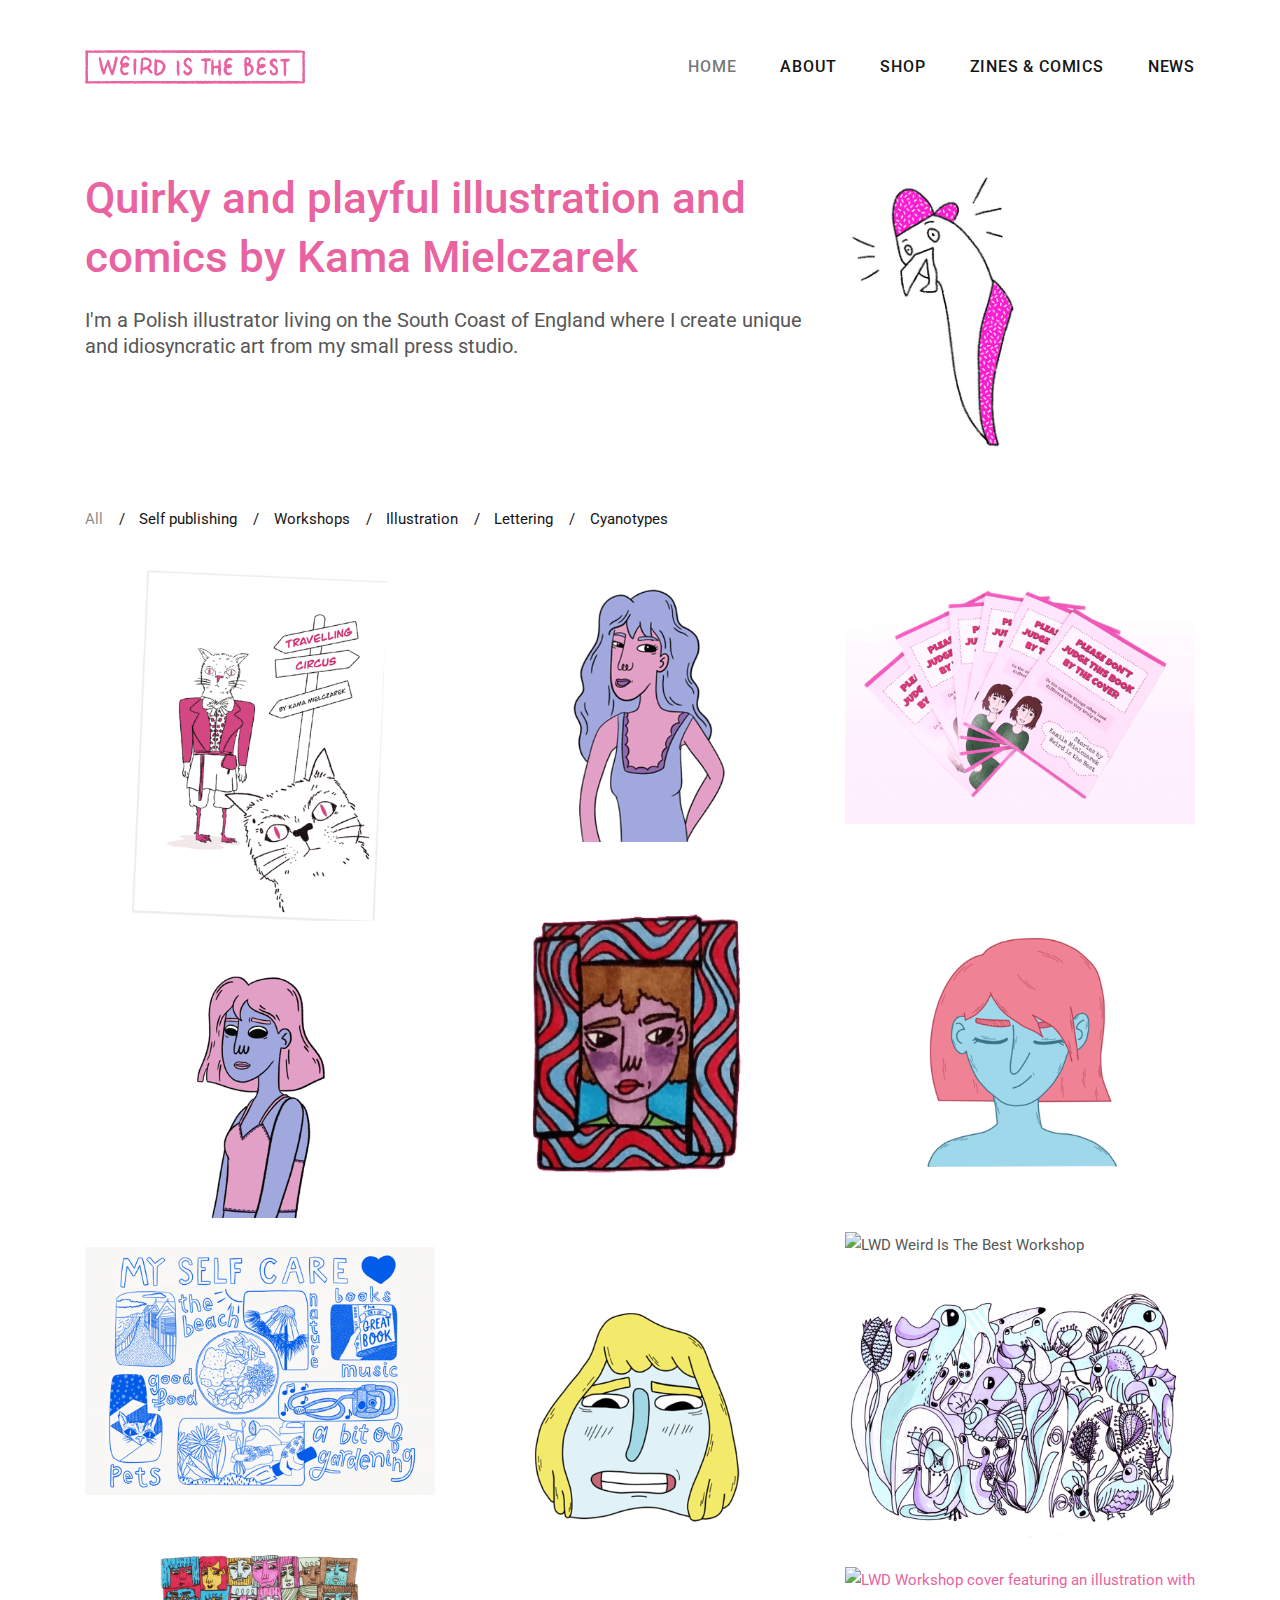
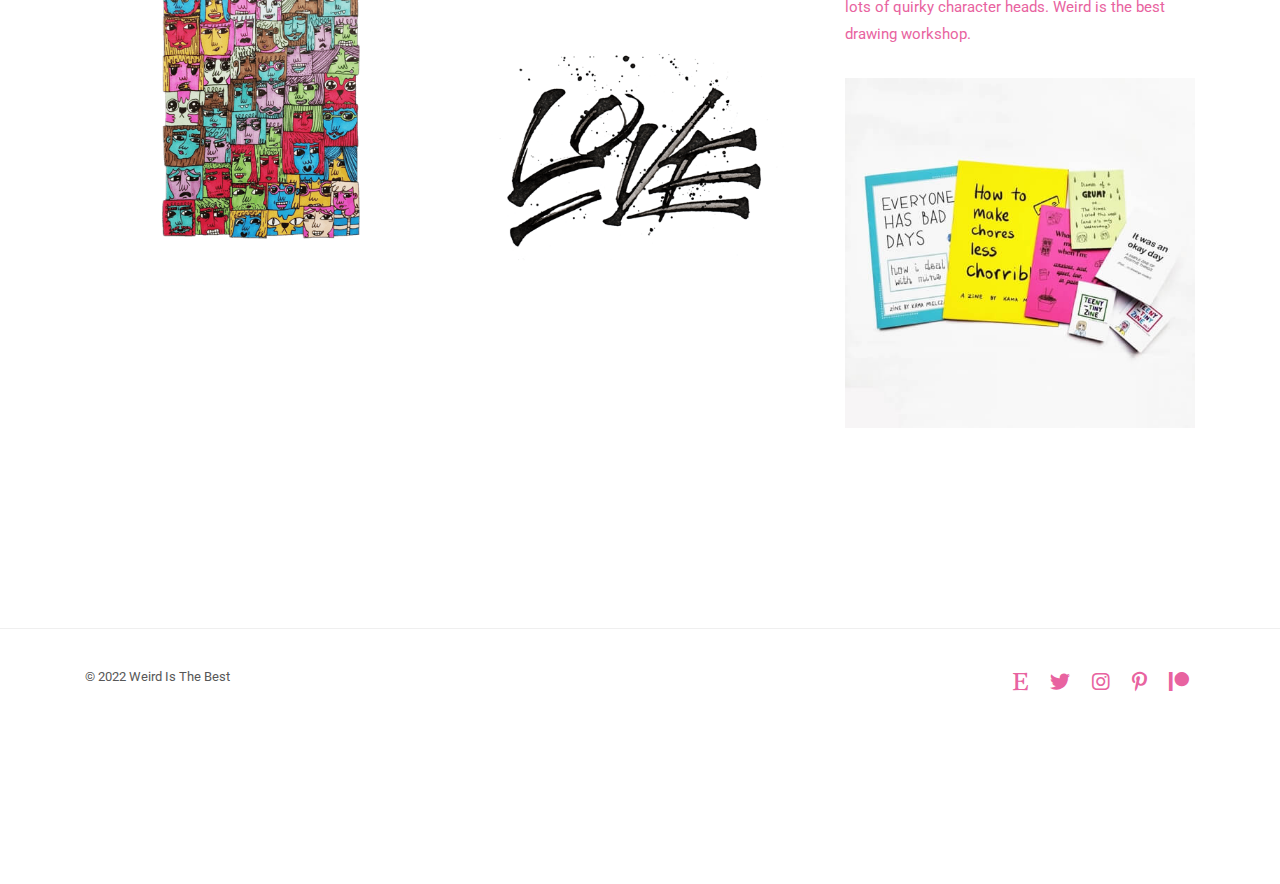
==== commit b43ef5d4: "Add weird is the best LWD workshop" ====
--- a/index.html
+++ b/index.html
@@ -343,7 +343,6 @@
                                   <!-- </a> -->
                                 </div>
 
-
                                 <div class="cbp-item art illustration">
                                   <!-- <a class="cbp-caption" href="portfolio-single-multiple-media.html"> -->
                                     <div class="cbp-caption-defaultWrap">
@@ -409,10 +408,10 @@
                                   <!-- </a> -->
                                 </div>
 
-                                <!-- <div class="cbp-item workshops">
+                                <div class="cbp-item workshops">
                                   <a class="cbp-caption" href="portfolio-single-multiple-media.html">
                                     <div class="cbp-caption-defaultWrap">
-                                      <img src="assets/images/portfolio/masonry/lwd_workshop-2.png" class="portfolio-thumbnail" alt="Illustration prints">
+                                      <img src="assets/images/portfolio/masonry/Weird_Is_The_Best_Workshop.png.png" class="portfolio-thumbnail" alt="LWD Workshop cover featuring an illustration with lots of quirky character heads. Weird is the best drawing workshop.">
                                     </div>
                                     <div class="cbp-caption-activeWrap">
                                       <div class="cbp-l-caption-alignLeft">
@@ -423,7 +422,7 @@
                                       </div>
                                     </div>
                                   </a>
-                                </div> -->
+                                </div>
 
                                 <!-- <div class="cbp-item workshops">
                                   <a class="cbp-caption" href="portfolio-single-multiple-media.html">
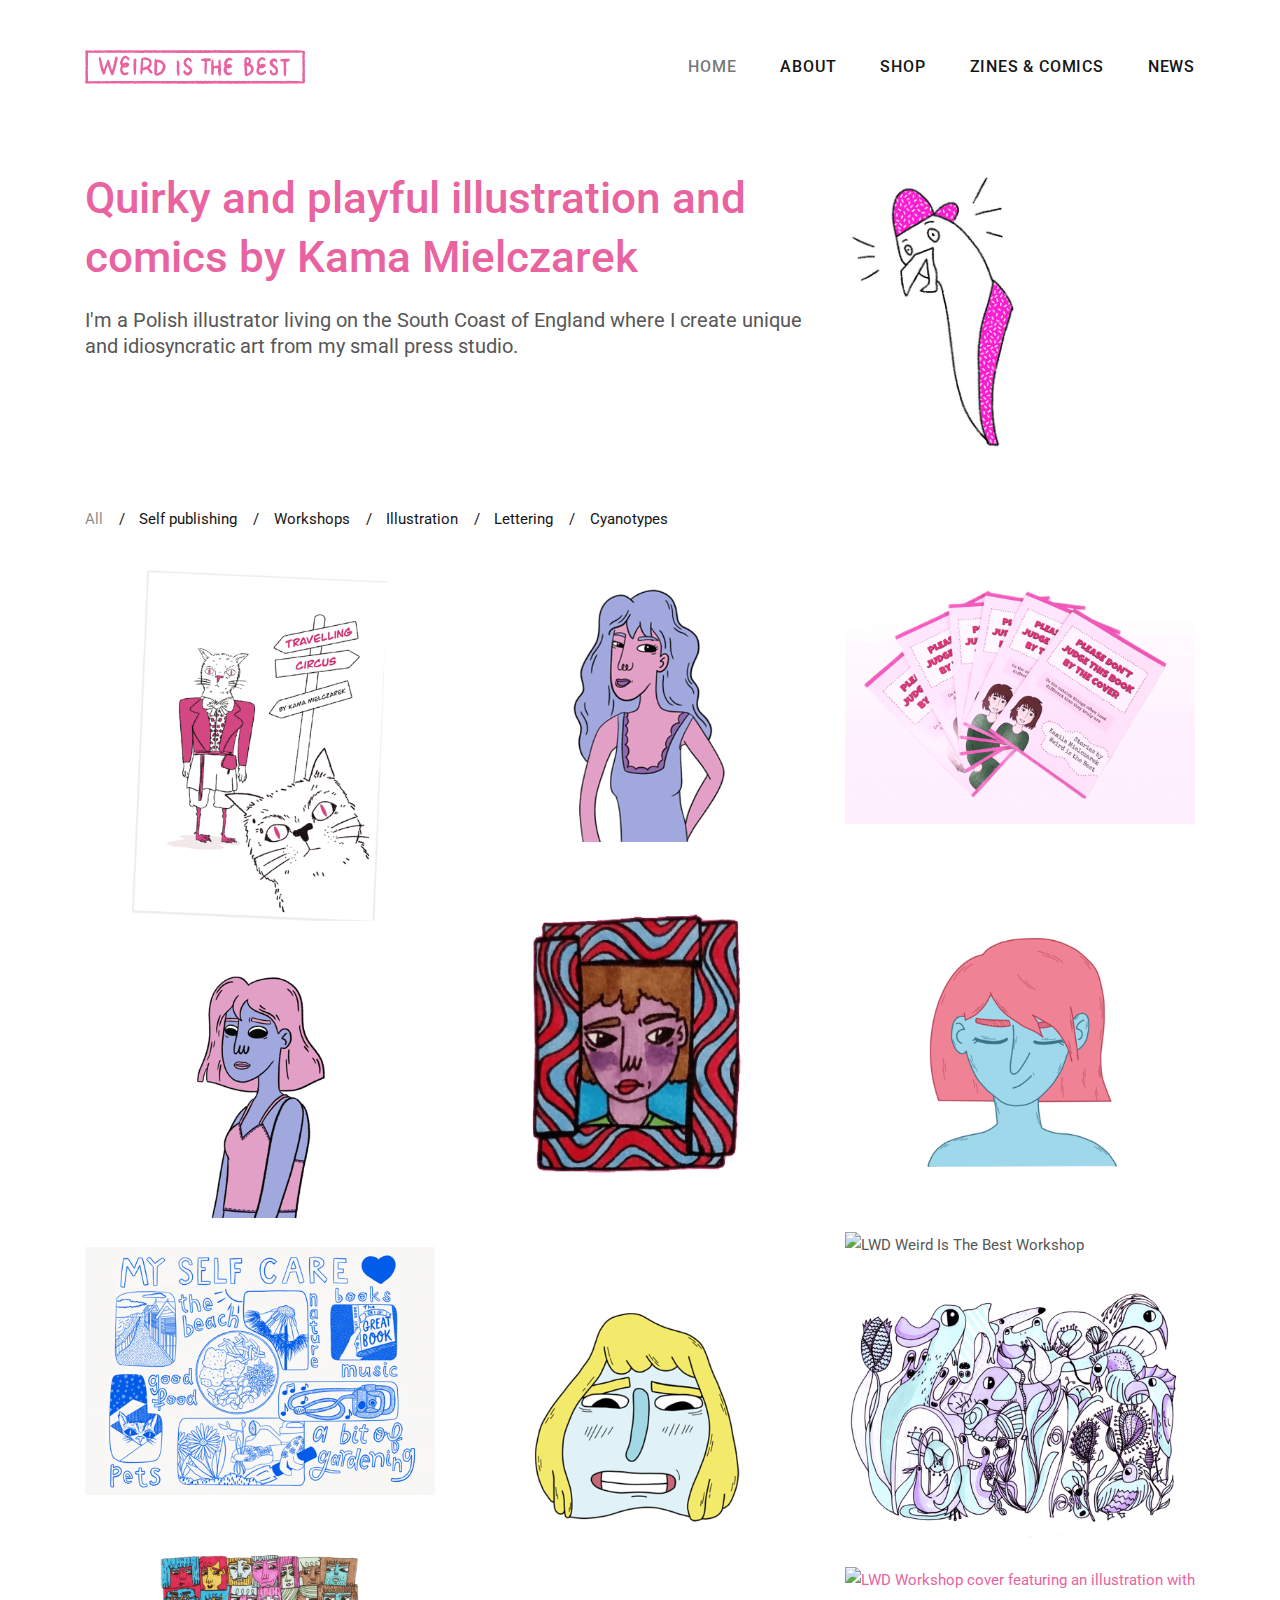
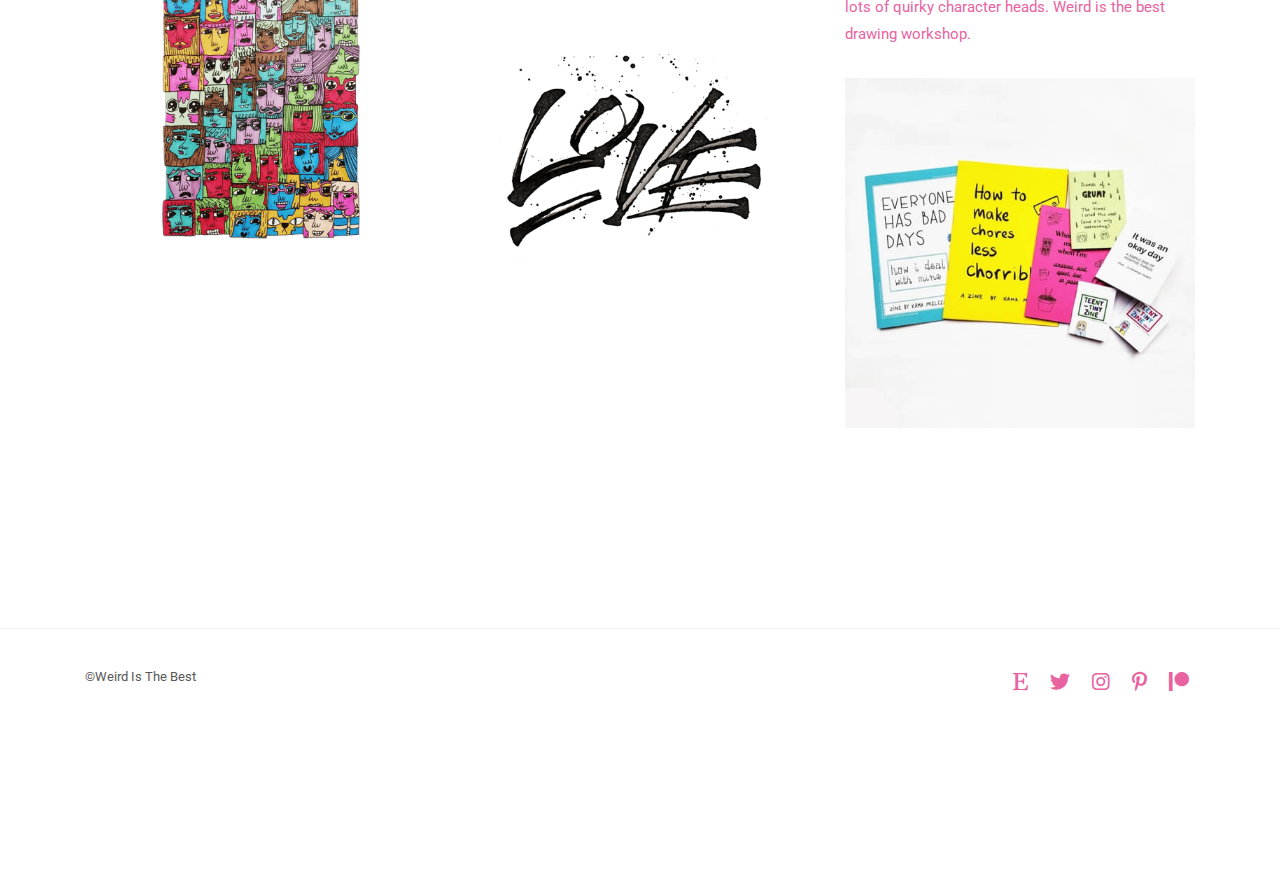
==== commit 14c5f9ea: "Fix footer copy info" ====
--- a/index.html
+++ b/index.html
@@ -509,7 +509,7 @@
         <footer id="footer" class="site-footer standard" role="contentinfo">
           <div class="container">
             <div class="site-info">
-              <p class="copyright">© 2022 Weird Is The Best</p>
+              <p class="copyright">©Weird Is The Best</p>
             </div>
             <nav class="footer-socials" role="navigation" aria-label="Footer Social Links Menu">
               <ul id="social-media-footer" class="social-links-menu">
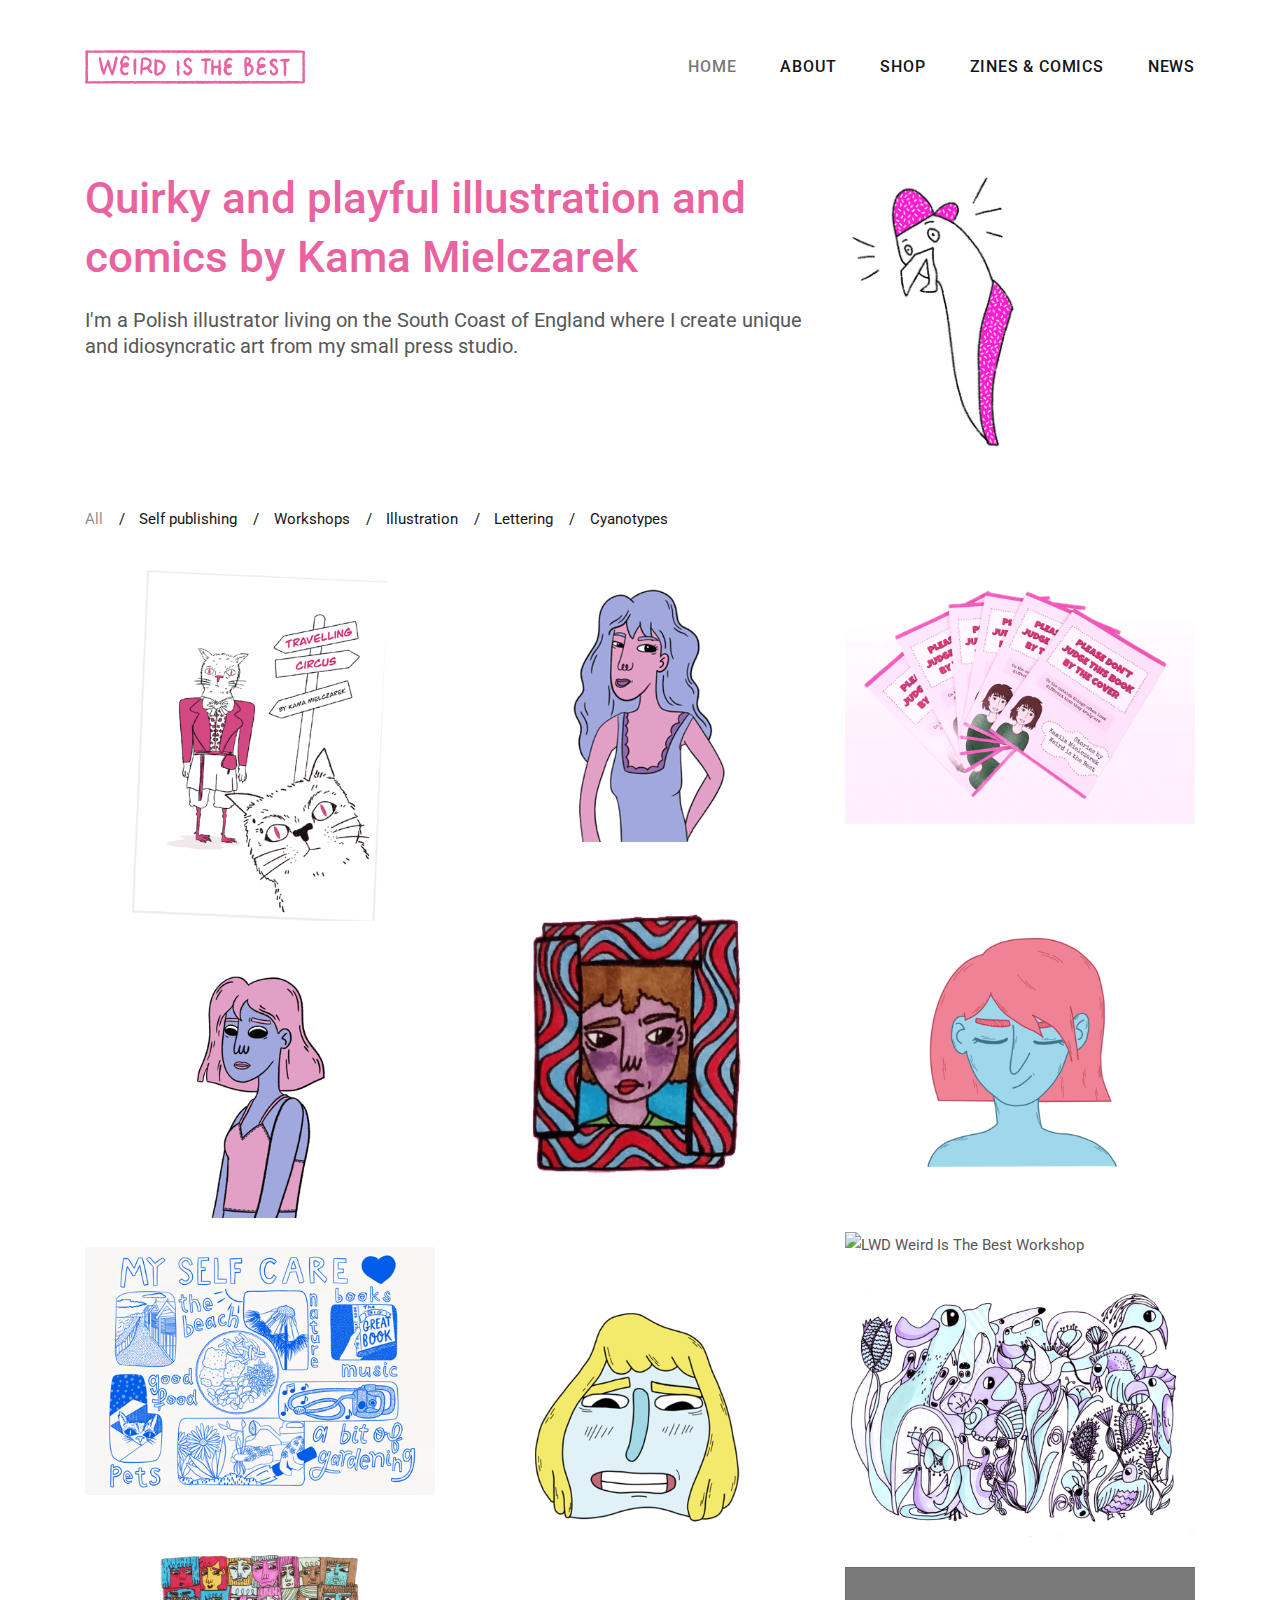
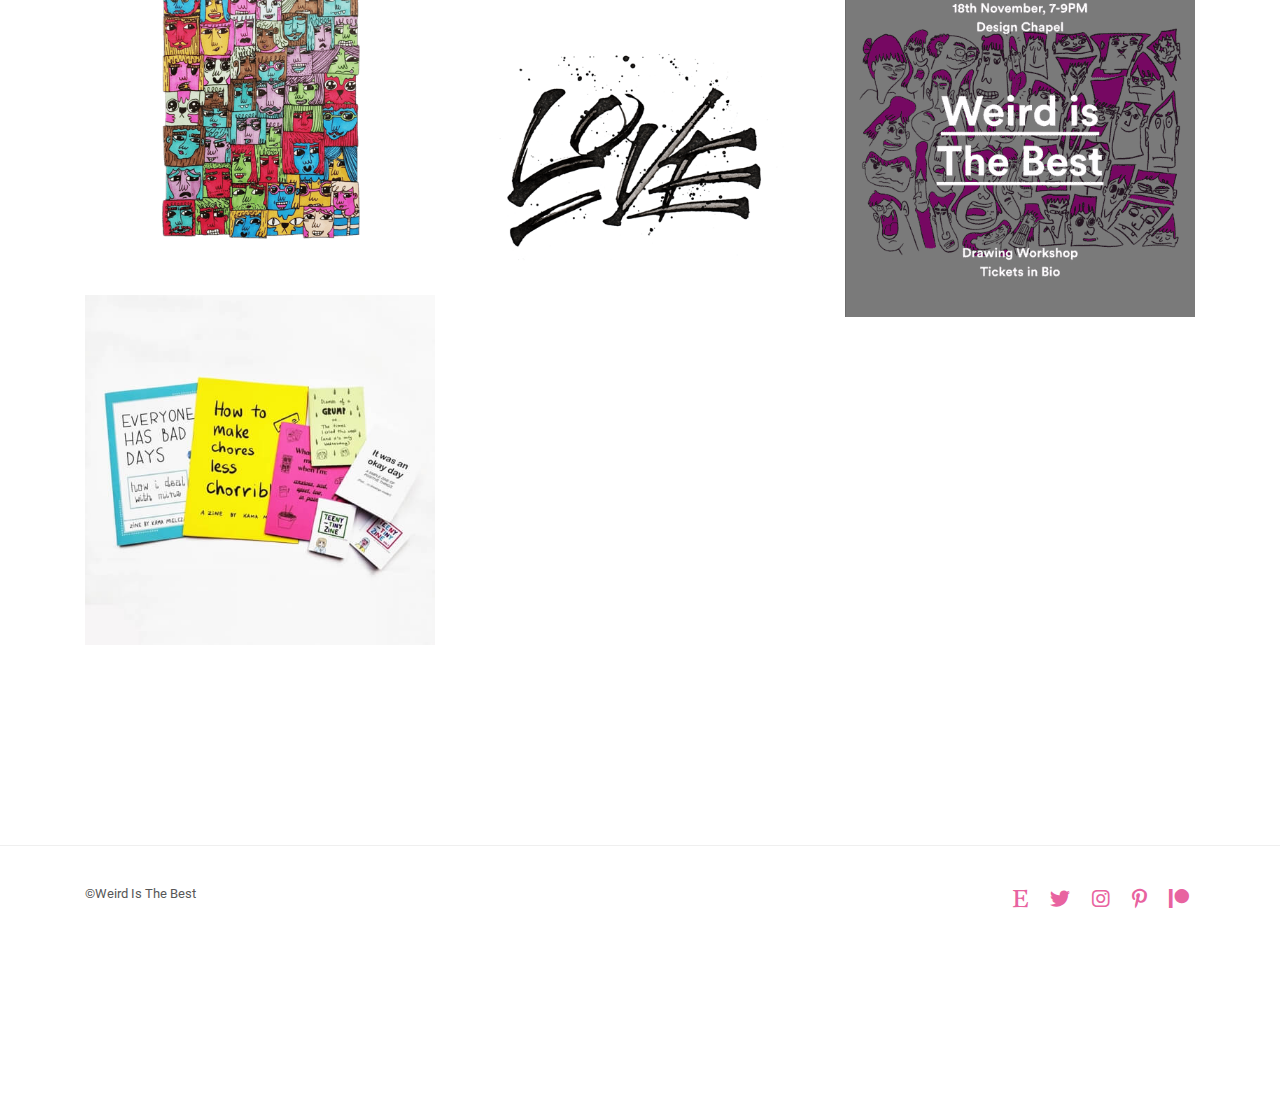
==== commit 65307a18: "Fix LWD workshop on home" ====
--- a/index.html
+++ b/index.html
@@ -409,9 +409,9 @@
                                 </div>
 
                                 <div class="cbp-item workshops">
-                                  <a class="cbp-caption" href="portfolio-single-multiple-media.html">
-                                    <div class="cbp-caption-defaultWrap">
-                                      <img src="assets/images/portfolio/masonry/Weird_Is_The_Best_Workshop.png.png" class="portfolio-thumbnail" alt="LWD Workshop cover featuring an illustration with lots of quirky character heads. Weird is the best drawing workshop.">
+                                  <!-- <a class="cbp-caption" href="portfolio-single-multiple-media.html"> -->
+                                    <div class="cbp-caption-defaultWrap">
+                                      <img src="assets/images/portfolio/masonry/Weird_Is_The_Best_Workshop.png" class="portfolio-thumbnail" alt="LWD Workshop cover featuring an illustration with lots of quirky character heads. Weird is the best drawing workshop.">
                                     </div>
                                     <div class="cbp-caption-activeWrap">
                                       <div class="cbp-l-caption-alignLeft">
@@ -421,7 +421,7 @@
                                         </div>
                                       </div>
                                     </div>
-                                  </a>
+                                  <!-- </a> -->
                                 </div>
 
                                 <!-- <div class="cbp-item workshops">
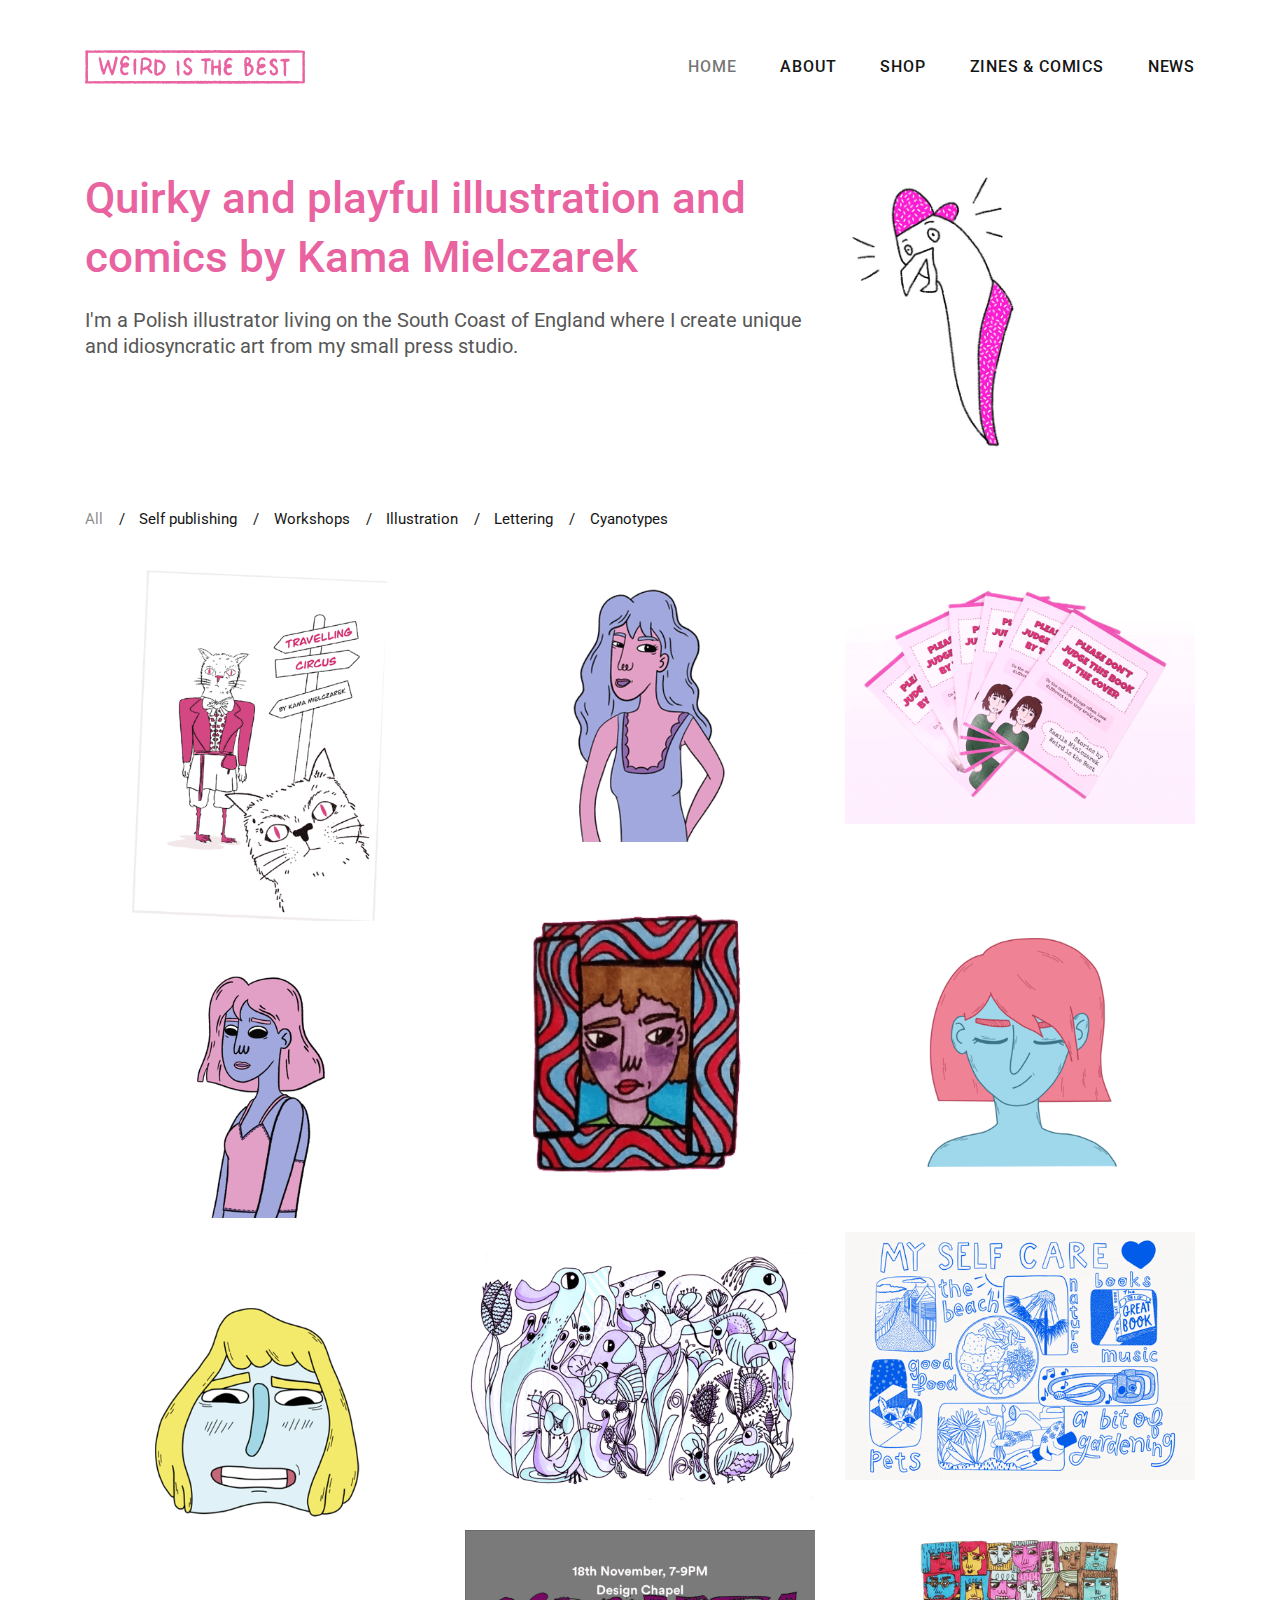
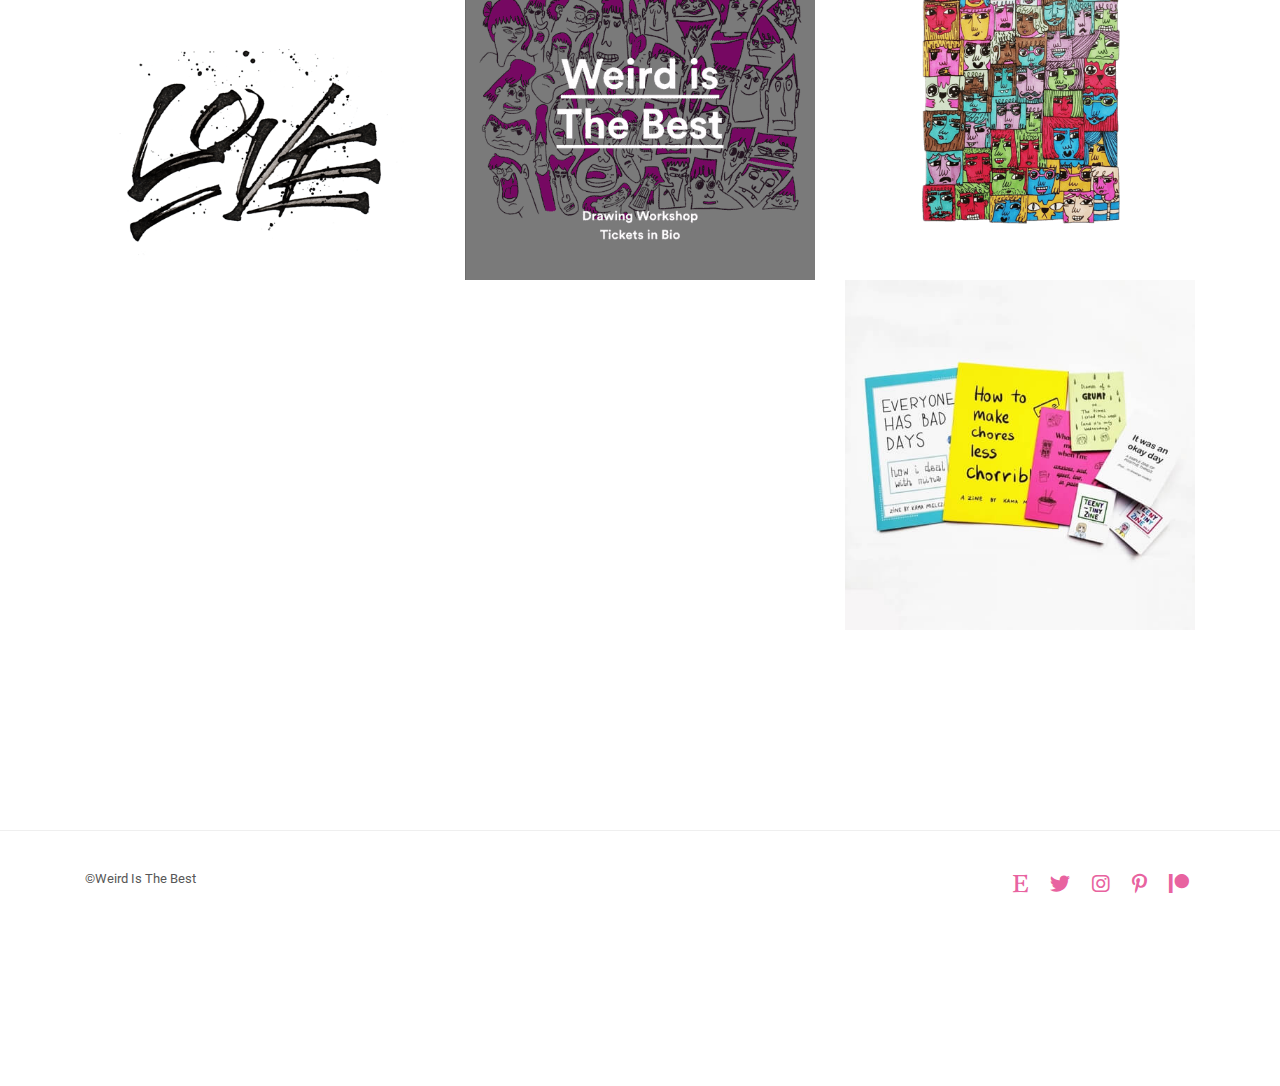
==== commit ae608121: "Fix workshop photo and description" ====
--- a/index.html
+++ b/index.html
@@ -10,13 +10,15 @@
     <meta name="author" content="Kama Mielczarek" />
 
     <!-- Favicon -->
-    <link rel="apple-touch-icon" sizes="180x180" href="/apple-touch-icon.png" />
-    <link rel="icon" type="image/png" sizes="32x32" href="/favicon-32x32.png" />
-    <link rel="icon" type="image/png" sizes="16x16" href="/favicon-16x16.png" />
-    <link rel="manifest" href="/site.webmanifest" />
-    <link rel="mask-icon" href="/safari-pinned-tab.svg" color="#222222" />
-    <meta name="msapplication-TileColor" content="#bbe795" />
-    <meta name="theme-color" content="#bbe795" />
+    <link rel="apple-touch-icon" sizes="180x180" href="/apple-touch-icon.png">
+    <link rel="icon" type="image/png" sizes="32x32" href="/favicon-32x32.png">
+    <link rel="icon" type="image/png" sizes="16x16" href="/favicon-16x16.png">
+    <link rel="manifest" href="/site.webmanifest">
+    <link rel="mask-icon" href="/safari-pinned-tab.svg" color="#e7639e">
+    <meta name="apple-mobile-web-app-title" content="Weird Is The Best">
+    <meta name="application-name" content="Weird Is The Best">
+    <meta name="msapplication-TileColor" content="#e7639e">
+    <meta name="theme-color" content="#ffffff">
 
     <!-- Google tag (gtag.js) -->
     <script async src="https://www.googletagmanager.com/gtag/js?id=G-GMSWJYTFRG"></script>
@@ -327,8 +329,8 @@
 
 
                                 
-                                <div class="cbp-item art illustration">
-                                  <!-- <a class="cbp-caption" href="portfolio-single-multiple-media.html"> -->
+                                <!-- <div class="cbp-item art illustration">
+                                  <a class="cbp-caption" href="portfolio-single-multiple-media.html">
                                     <div class="cbp-caption-defaultWrap">
                                       <img src="assets/images/portfolio/masonry/illustration/lwd_workshop.png" class="portfolio-thumbnail" alt="LWD Weird Is The Best Workshop">
                                     </div>
@@ -340,8 +342,8 @@
                                         </div>
                                       </div>
                                     </div>
-                                  <!-- </a> -->
-                                </div>
+                                  </a>
+                                </div> -->
 
                                 <div class="cbp-item art illustration">
                                   <!-- <a class="cbp-caption" href="portfolio-single-multiple-media.html"> -->
@@ -416,7 +418,7 @@
                                     <div class="cbp-caption-activeWrap">
                                       <div class="cbp-l-caption-alignLeft">
                                         <div class="cbp-l-caption-body">
-                                          <div class="cbp-l-caption-title">Workshop</div>
+                                          <div class="cbp-l-caption-title">Art Block Drawing Workshop</div>
                                           <div class="cbp-l-caption-desc">LWD Weird Is The Best workshop</div>
                                         </div>
                                       </div>
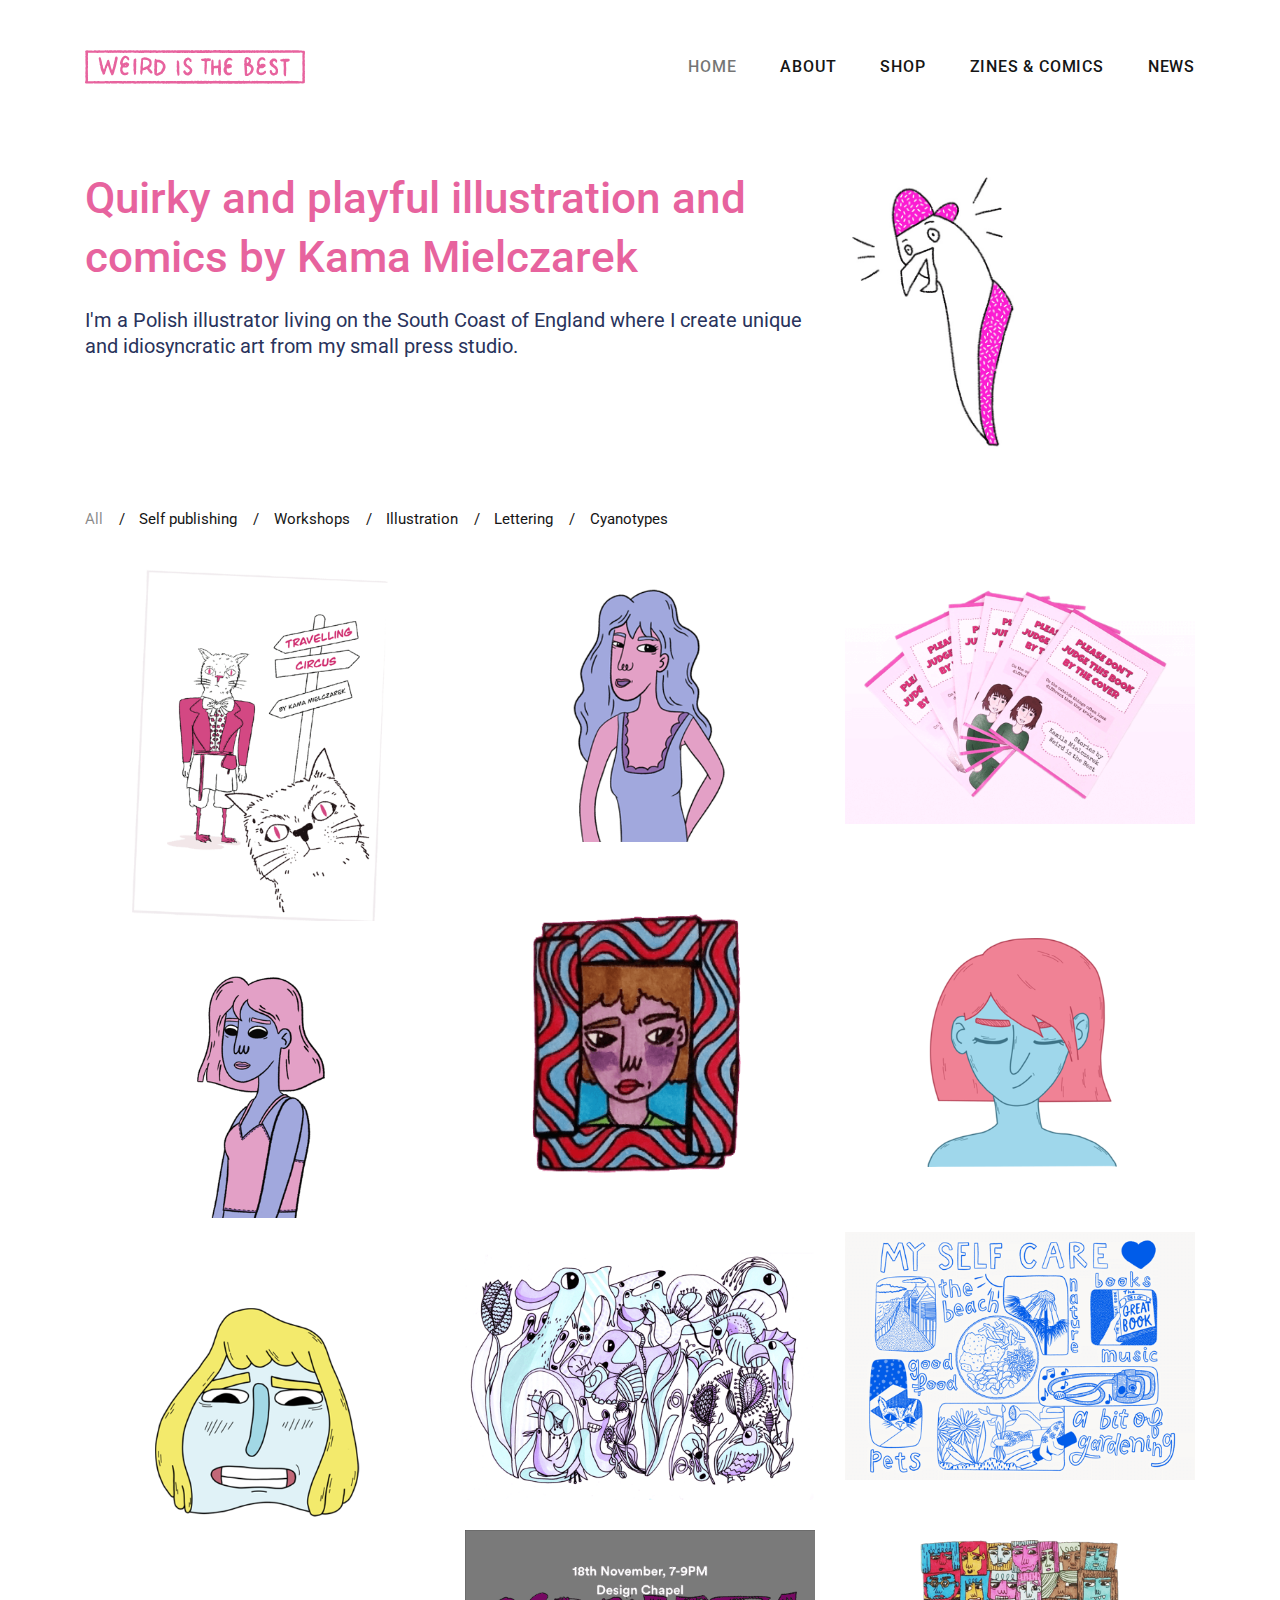
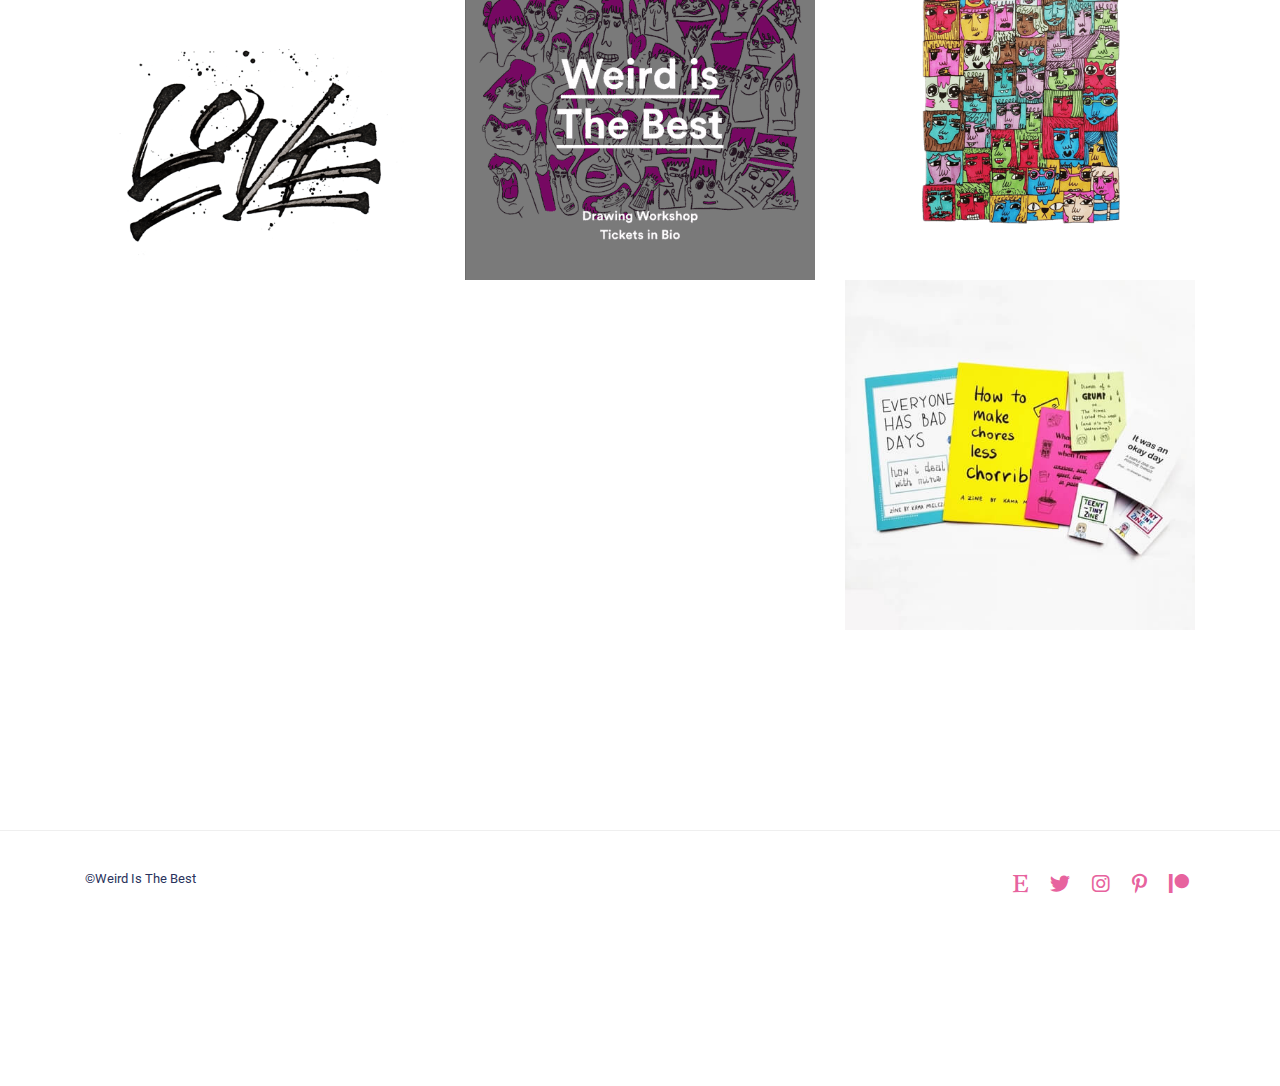
==== commit a9baccc3: "Update external links" ====
--- a/index.html
+++ b/index.html
@@ -91,13 +91,13 @@
               <li>
                 <a href="about">About</a>
               </li>
-              <li>
-                <a href="https://www.etsy.com/uk/shop/WeirdIsTheBest">Shop</a>
+              <li class="">
+                <a href="https://www.etsy.com/uk/shop/WeirdIsTheBest" target="_blank">Shop</a>
               </li>
-              <li>
-                <a href="https://www.etsy.com/uk/shop/WeirdIsTheBest?section_id=31805505">Zines & Comics</a>
+              <li class="">
+                <a href="https://www.etsy.com/uk/shop/WeirdIsTheBest?section_id=31805505" target="_blank">Zines & Comics</a>
               </li>
-              <li>
+              <li class="">
                 <a href="/news">News</a>
               </li>
             </ul>
--- a/style.css
+++ b/style.css
@@ -15,7 +15,7 @@
   font-size: 15px;
   line-height: 1.8;
   font-weight: 400;
-  color: #575757;
+  color: #29335c;
 }
 
 h1,
@@ -33,7 +33,7 @@
 
 h1 {
   font-size: 44px;
-  color: #e863a0;
+  color: #e7639e;
 }
 
 h2 {
@@ -61,23 +61,23 @@
   line-height: 26px;
   margin: 0 0 20px;
   padding: 0;
-  color: #575757;
+  color: #29335c;
 }
 
 a {
-  color: #e863a0;
+  color: #e7639e;
   -webkit-transition: color 300ms ease-in;
   transition: color 300ms ease-in;
   text-decoration: underline;
 }
 a:hover {
-  color: #ab5798;
+  color: #29335c;
   text-decoration: none;
 }
 a:focus {
-  color: #ab5798;
+  color: #29335c;
   text-decoration: none;
-  outline: 1px solid #ab5798;
+  outline: 1px solid #29335c;
 }
 
 dfn,
@@ -981,7 +981,7 @@
   content: initial;
 }
 .site-footer .copyright {
-  color: #575757;
+  color: #29335c;
   font-size: 13px;
   font-weight: 400;
   margin-bottom: 0;
@@ -990,12 +990,12 @@
   margin: 0 6px;
 }
 .site-footer .social-links-menu li a {
-  color: #e863a0;
+  color: #e7639e;
   text-decoration: none;
   font-size: 20px;
 }
 .site-footer .social-links-menu li i {
-  color: #e863a0;
+  color: #e7639e;
   font-size: 20px;
 }
 .site-footer .social-links-menu li a:hover i {
@@ -1227,10 +1227,10 @@
     color: rgba(21, 21, 21, 0.6);
   }
   #masthead.site-header.standard #site-navigation .menu > li:hover > a {
-    color: #e863a0;
+    color: #e7639e;
   }
   #masthead.site-header.standard #site-navigation .menu > li:hover > a {
-    color: #e863a0;
+    color: #e7639e;
   }
   #masthead.site-header.standard #site-navigation .menu > li > a {
     color: #151515;
@@ -1335,16 +1335,16 @@
   }
   #masthead.site-header.left-sidebar #site-navigation .menu > li.current-menu-parent > a,
   #masthead.site-header.left-sidebar #site-navigation .menu > li.current-menu-ancestor > a {
-    color: #575757;
+    color: #29335c;
   }
   #masthead.site-header.left-sidebar #site-navigation .menu > li:hover > a {
-    color: #575757;
+    color: #29335c;
   }
   #masthead.site-header.left-sidebar #site-navigation .menu > li > a {
     color: #151515;
   }
   #masthead.site-header.left-sidebar #site-navigation .menu > li a:hover {
-    color: #575757;
+    color: #29335c;
   }
   #masthead.site-header.left-sidebar #site-navigation #hamburger-menu-close-trigger {
     cursor: pointer;
@@ -1540,16 +1540,16 @@
 }
 #masthead.site-header.hamburger-side #site-navigation .menu > li.current-menu-parent > a,
 #masthead.site-header.hamburger-side #site-navigation .menu > li.current-menu-ancestor > a {
-  color: #575757;
+  color: #29335c;
 }
 #masthead.site-header.hamburger-side #site-navigation .menu > li:hover > a {
-  color: #575757;
+  color: #29335c;
 }
 #masthead.site-header.hamburger-side #site-navigation .menu > li > a {
   color: #fff;
 }
 #masthead.site-header.hamburger-side #site-navigation .menu > li a:hover {
-  color: #575757;
+  color: #29335c;
 }
 #masthead.site-header.hamburger-side #site-navigation #hamburger-menu-close-trigger {
   cursor: pointer;
@@ -1887,7 +1887,7 @@
   font-size: 14px;
   line-height: normal;
   font-weight: 400;
-  color: #575757;
+  color: #29335c;
 }
 .single-portfolio .portfolio .entry-header .entry-meta .meta-entries ul li:not(.portfolio-social-share-links) a:after {
   content: ",";
@@ -2169,7 +2169,7 @@
 }
 .related-portfolio-post .cbp-l-grid-agency-desc {
   font-size: 15px;
-  color: #575757;
+  color: #29335c;
 }
 .related-portfolio-post .cbp-l-grid-agency-title {
   font-size: 18px;
@@ -3244,7 +3244,7 @@
 
 .widget a,
 .widget li {
-  color: #575757;
+  color: #29335c;
 }
 
 .widget a {
@@ -3968,7 +3968,7 @@
 .team-member .member-info h6 .member-position {
   font-size: 14px;
   font-weight: 400;
-  color: #575757;
+  color: #29335c;
   display: block;
   letter-spacing: 0;
 }
@@ -4247,7 +4247,7 @@
 }
 
 .cbp-l-grid-agency-desc {
-  color: #575757;
+  color: #29335c;
   font-size: 15px;
 }
 
@@ -4512,7 +4512,7 @@
 }
 .swiper-container.portfolio-fullwidth-slider .swiper-slide-item .swiper-image-wrap .swiper-title-wrap div {
   font-size: 18px;
-  color: #575757;
+  color: #29335c;
 }
 .swiper-container.portfolio-fullwidth-slider .swiper-slide-item .swiper-image-wrap .swiper-title-wrap a {
   font-size: 11px;
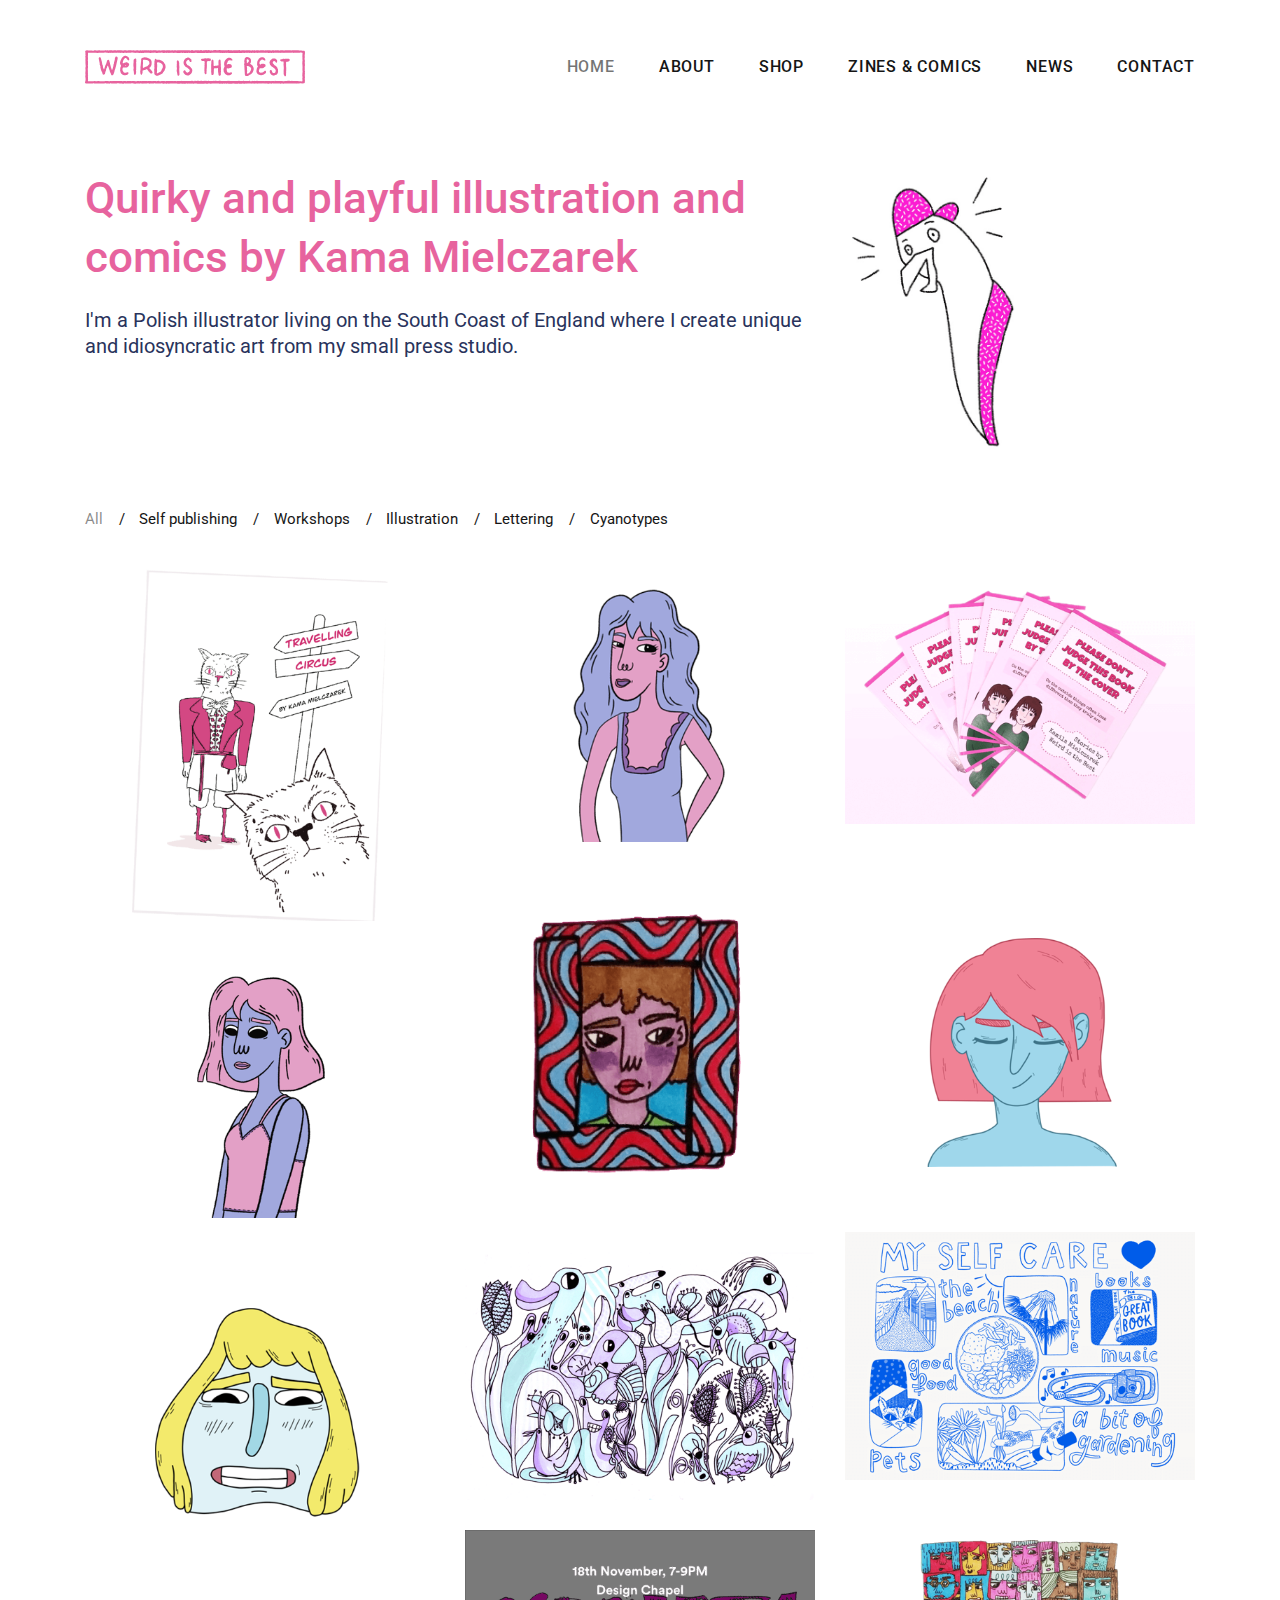
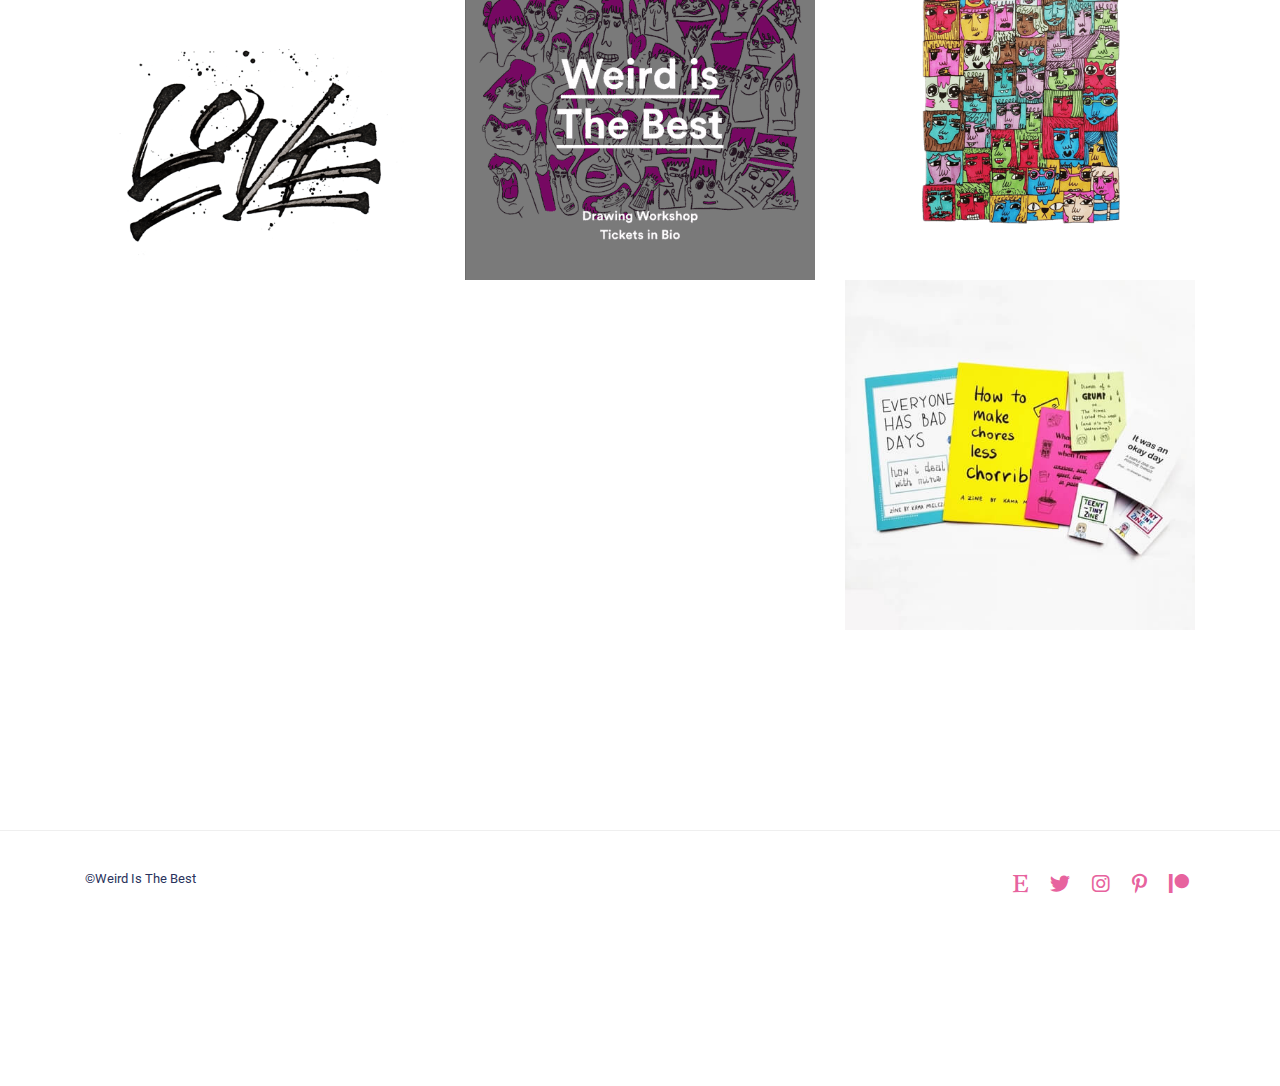
==== commit c2fc056e: "Replace Etsy links with share & save ones" ====
--- a/index.html
+++ b/index.html
@@ -92,13 +92,16 @@
                 <a href="about">About</a>
               </li>
               <li class="">
-                <a href="https://www.etsy.com/uk/shop/WeirdIsTheBest" target="_blank">Shop</a>
+                <a href="https://WeirdIsTheBest.etsy.com" target="_blank">Shop</a>
               </li>
               <li class="">
-                <a href="https://www.etsy.com/uk/shop/WeirdIsTheBest?section_id=31805505" target="_blank">Zines & Comics</a>
+                <a href="https://WeirdIsTheBest.etsy.com?section_id=31805505" target="_blank">Zines & Comics</a>
               </li>
               <li class="">
                 <a href="/news">News</a>
+              </li>
+              <li class="">
+                <a href="https://us8.list-manage.com/contact-form?u=6be90f20a66e94643983c44fd&form_id=fdf6b32091adfe99e65f1c32db7d5aaf" target="_blank">Contact</a>
               </li>
             </ul>
           </nav>
@@ -516,7 +519,7 @@
             <nav class="footer-socials" role="navigation" aria-label="Footer Social Links Menu">
               <ul id="social-media-footer" class="social-links-menu">
                 <li>
-                  <a href="https://www.etsy.com/uk/shop/WeirdIsTheBest"><i class="fab fa-etsy"></i></a>
+                  <a href="https://WeirdIsTheBest.etsy.com"><i class="fab fa-etsy"></i></a>
                 </li>
                 <li>
                   <a href="https://twitter.com/WeirdIsTheBest"><i class="fab fa-twitter"></i></a>
